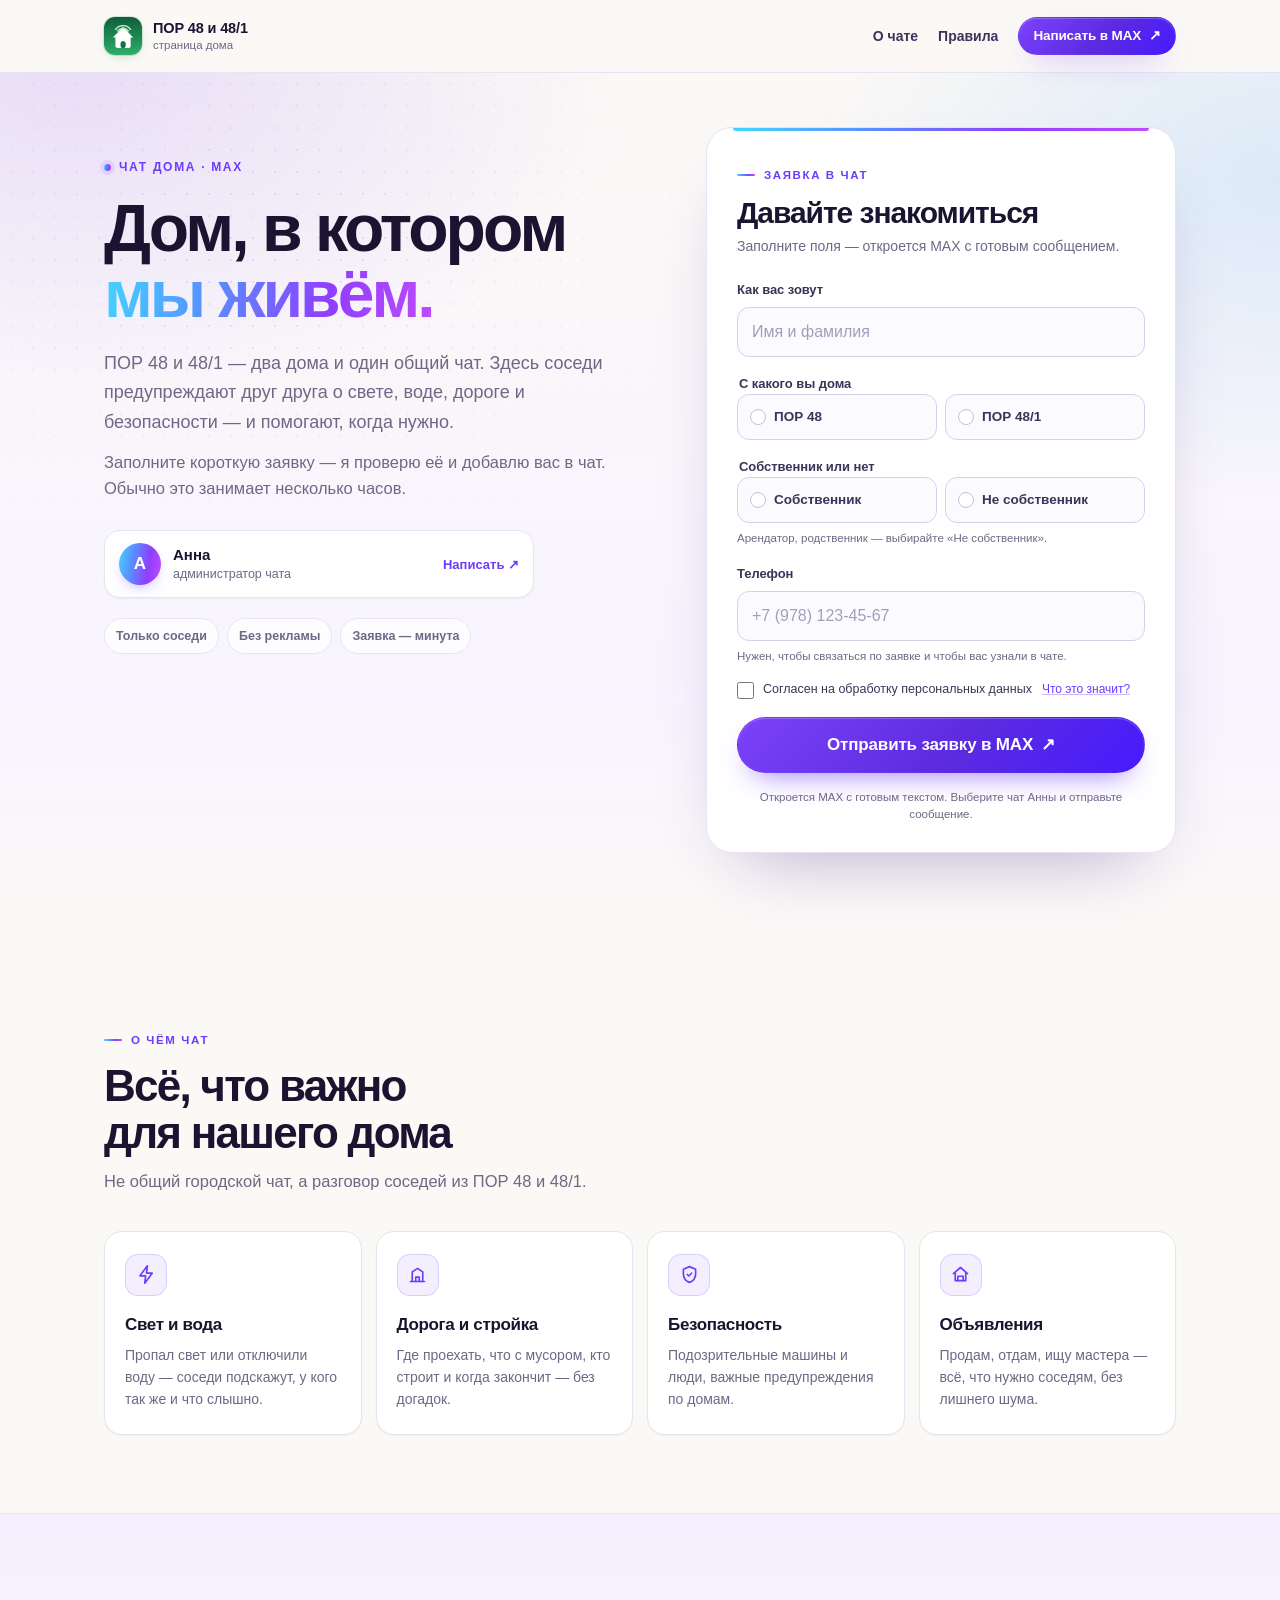
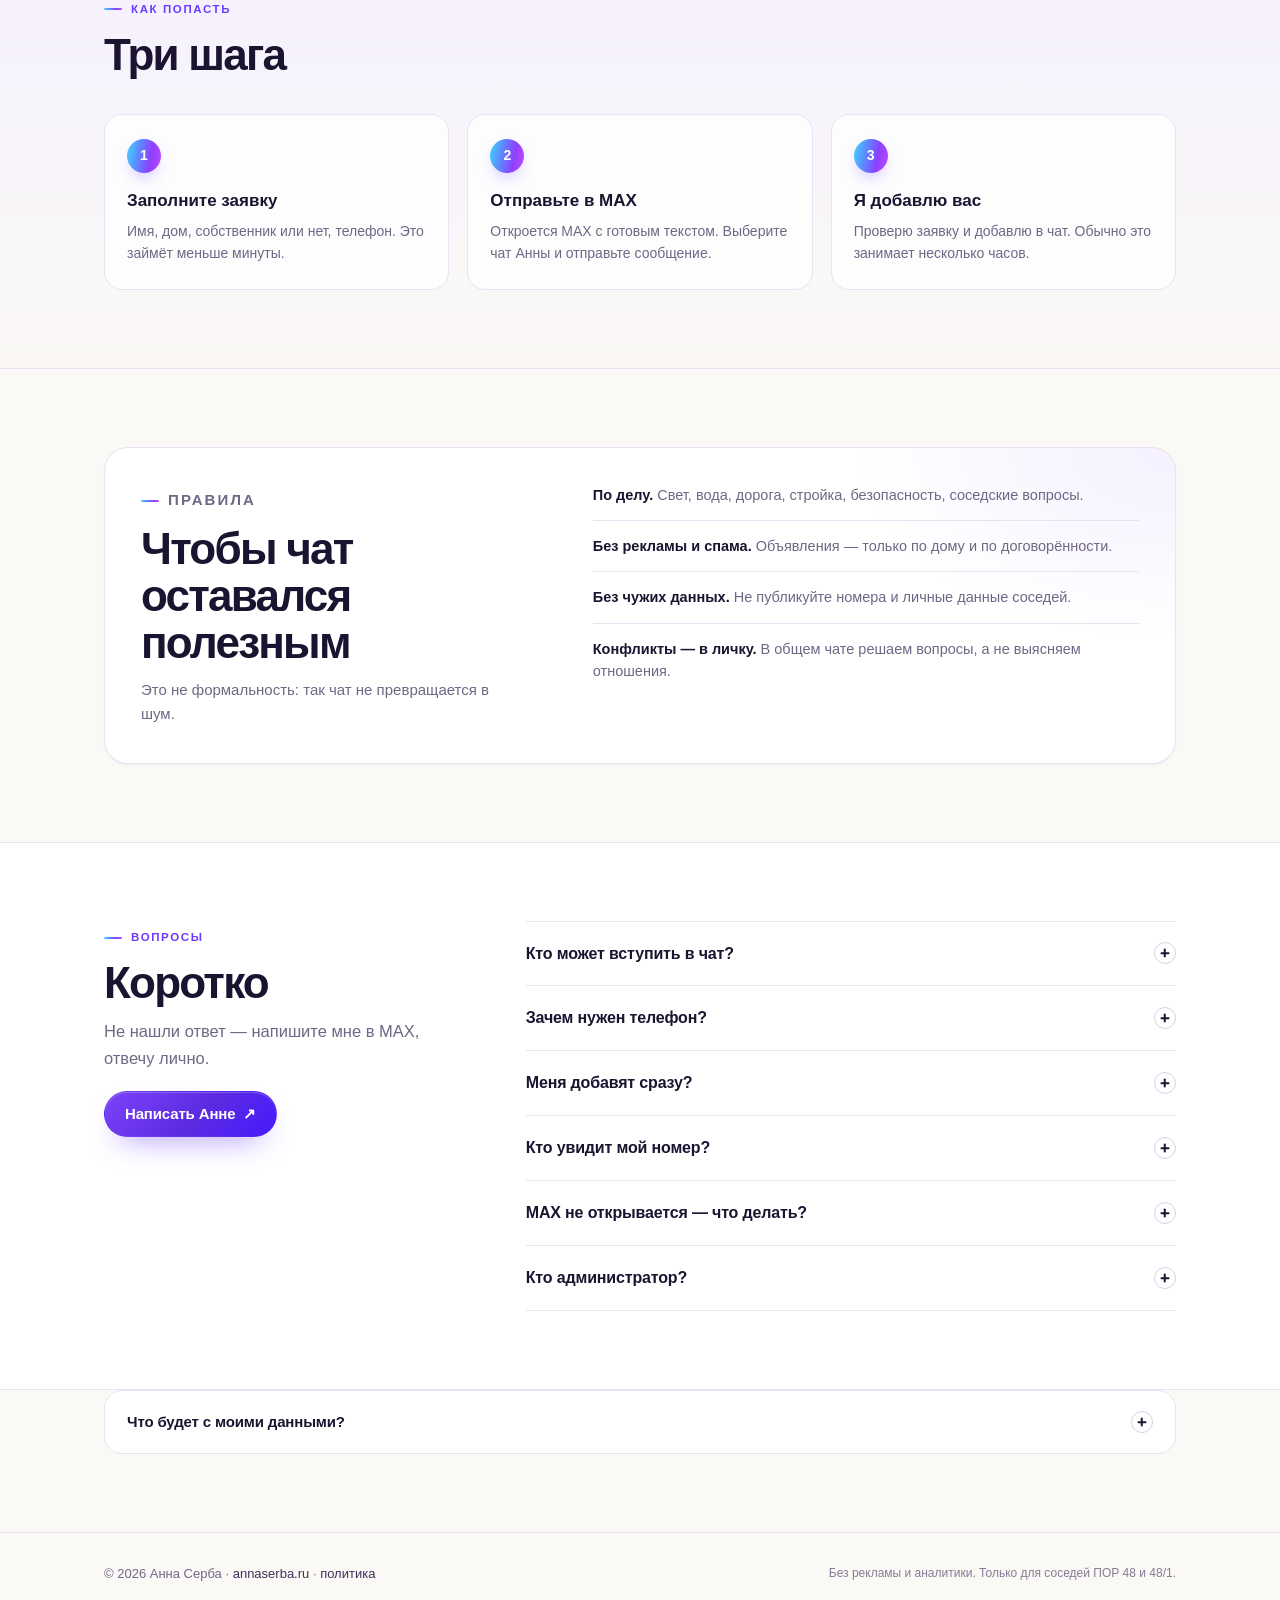
==== index.html @ a4c49b82 "Страница дома ПОР 48 и 48/1: заявка в чат MAX" ====
<!DOCTYPE html>
<html lang="ru">
<head>
<meta charset="utf-8">
<meta name="viewport" content="width=device-width, initial-scale=1">
<title>ПОР 48 и 48/1 — чат дома в MAX</title>
<meta name="description" content="Страница дома ПОР 48 и 48/1: заявка на добавление в чат дома в MAX. Укажите дом, собственник или нет, имя и телефон — Анна добавит вас в чат.">
<meta name="robots" content="noindex, follow">
<meta name="theme-color" content="#fbf9f6">
<link rel="canonical" href="https://por48.annaserba.ru/">

<meta property="og:type" content="website">
<meta property="og:site_name" content="ПОР 48 и 48/1">
<meta property="og:locale" content="ru_RU">
<meta property="og:title" content="ПОР 48 и 48/1 — чат дома в MAX">
<meta property="og:description" content="Два дома, один чат. Заполните короткую заявку — и Анна добавит вас в чат дома в MAX.">
<meta property="og:url" content="https://por48.annaserba.ru/">
<meta property="og:image" content="https://por48.annaserba.ru/og.jpg">
<meta property="og:image:width" content="1200">
<meta property="og:image:height" content="630">
<meta name="twitter:card" content="summary_large_image">
<meta name="twitter:title" content="ПОР 48 и 48/1 — чат дома в MAX">
<meta name="twitter:description" content="Два дома, один чат. Заполните короткую заявку — и Анна добавит вас в чат дома в MAX.">
<meta name="twitter:image" content="https://por48.annaserba.ru/og.jpg">

<link rel="icon" href="favicon.svg" type="image/svg+xml">
<link rel="apple-touch-icon" href="avatar.jpg">
<link rel="stylesheet" href="styles.css">
<script src="config.js"></script>
</head>
<body>

<a class="skip" href="#join">Перейти к заявке</a>

<header class="top">
  <div class="shell top__in">
    <a class="brand" href="./" aria-label="ПОР 48 и 48/1 — на главную страницу дома">
      <img class="brand__img" src="avatar.jpg" alt="" width="38" height="38">
      <span class="brand__text">
        <b>ПОР 48 и 48/1</b>
        <small>страница дома</small>
      </span>
    </a>
    <div class="top__actions">
      <a class="top__link" href="#about">О чате</a>
      <a class="top__link" href="#rules">Правила</a>
      <a class="btn btn--grad btn--sm" data-max href="https://max.ru/u/f9LHodD0cOIubP-rKRIp_5v0es8kxPV0D4qFwUFOSbvSWe2Kp9kLizIqd-Y" target="_blank" rel="noopener">Написать в MAX <span aria-hidden="true">↗</span></a>
    </div>
  </div>
</header>

<main>

  <section class="hero">
    <div class="shell hero__grid">
      <div class="hero__copy">
        <p class="eyebrow"><span class="dot"></span> Чат дома · MAX</p>
        <h1>Дом, в котором<br><em>мы живём.</em></h1>
        <p class="lead">ПОР 48 и 48/1 — два дома и один общий чат. Здесь соседи предупреждают друг друга о свете, воде, дороге и безопасности — и помогают, когда нужно.</p>
        <p class="lead lead--small">Заполните короткую заявку — я проверю её и добавлю вас в чат. Обычно это занимает несколько часов.</p>

        <div class="person">
          <span class="person__ava" aria-hidden="true">А</span>
          <span class="person__text">
            <b>Анна</b>
            <span>администратор чата</span>
          </span>
          <a class="person__link" data-max href="https://max.ru/u/f9LHodD0cOIubP-rKRIp_5v0es8kxPV0D4qFwUFOSbvSWe2Kp9kLizIqd-Y" target="_blank" rel="noopener">Написать <span aria-hidden="true">↗</span></a>
        </div>

        <ul class="trust" aria-label="Коротко о чате">
          <li>Только соседи</li>
          <li>Без рекламы</li>
          <li>Заявка — минута</li>
        </ul>

        <a class="btn btn--grad hero__cta" href="#join">Заполнить заявку <span aria-hidden="true">↓</span></a>
      </div>

      <div class="hero__form">
        <div class="form-card">
          <div data-form-view>
          <div class="form-card__head">
            <p class="kicker">Заявка в чат</p>
            <h2>Давайте знакомиться</h2>
            <p class="form-card__lead">Заполните поля — откроется MAX с готовым сообщением.</p>
          </div>

          <form class="form" id="join" novalidate>
            <div class="field" data-field="name">
              <label class="field__label" for="name">Как вас зовут</label>
              <input class="input" id="name" name="name" type="text" autocomplete="name" placeholder="Имя и фамилия" aria-describedby="name-error">
              <p class="field__error" id="name-error" data-error="name" aria-live="polite"></p>
            </div>

            <fieldset class="field" data-field="house">
              <legend class="field__label">С какого вы дома</legend>
              <div class="choices">
                <label class="choice">
                  <input type="radio" name="house" value="ПОР 48">
                  <span class="choice__dot" aria-hidden="true"></span>
                  <span>ПОР 48</span>
                </label>
                <label class="choice">
                  <input type="radio" name="house" value="ПОР 48/1">
                  <span class="choice__dot" aria-hidden="true"></span>
                  <span>ПОР 48/1</span>
                </label>
              </div>
              <p class="field__error" data-error="house" aria-live="polite"></p>
            </fieldset>

            <fieldset class="field" data-field="status">
              <legend class="field__label">Собственник или нет</legend>
              <div class="choices">
                <label class="choice">
                  <input type="radio" name="status" value="Собственник">
                  <span class="choice__dot" aria-hidden="true"></span>
                  <span>Собственник</span>
                </label>
                <label class="choice">
                  <input type="radio" name="status" value="Не собственник">
                  <span class="choice__dot" aria-hidden="true"></span>
                  <span>Не собственник</span>
                </label>
              </div>
              <p class="field__hint">Арендатор, родственник — выбирайте «Не собственник».</p>
              <p class="field__error" data-error="status" aria-live="polite"></p>
            </fieldset>

            <div class="field" data-field="phone">
              <label class="field__label" for="phone">Телефон</label>
              <input class="input" id="phone" name="phone" type="tel" inputmode="tel" autocomplete="tel" placeholder="+7 (978) 123-45-67" aria-describedby="phone-error">
              <p class="field__hint">Нужен, чтобы связаться по заявке и чтобы вас узнали в чате.</p>
              <p class="field__error" id="phone-error" data-error="phone" aria-live="polite"></p>
            </div>

            <div class="consent" data-field="consent">
              <label class="consent__check">
                <input type="checkbox" name="consent">
                <span>Согласен на обработку персональных данных</span>
              </label>
              <a class="consent__link" href="#privacy" data-privacy>Что это значит?</a>
              <p class="field__error" data-error="consent" aria-live="polite"></p>
            </div>

            <button class="btn btn--grad btn--block btn--xl" type="submit">Отправить заявку в MAX <span aria-hidden="true">↗</span></button>
            <p class="form__note">Откроется MAX с готовым текстом. Выберите чат Анны и отправьте сообщение.</p>
            <noscript>
              <p class="form__note">Для отправки заявки нужен JavaScript. Напишите Анне напрямую в MAX — ссылка в шапке страницы.</p>
            </noscript>
          </form>
          </div>

          <div class="success" data-success hidden role="status" aria-live="polite">
            <span class="success__icon" aria-hidden="true">
              <svg viewBox="0 0 24 24" fill="none" stroke="currentColor" stroke-width="2.4" stroke-linecap="round" stroke-linejoin="round"><path d="M20 6 9 17l-5-5"/></svg>
            </span>
            <h2 tabindex="-1" data-success-title>Заявка готова</h2>
            <p data-success-lead>MAX открывается в новой вкладке. Выберите чат Анны и отправьте сообщение. Если вкладка не открылась — нажмите кнопку ниже.</p>
            <div class="success__actions">
              <a class="btn btn--grad" data-share-link href="#" target="_blank" rel="noopener">Открыть MAX</a>
              <a class="btn btn--ghost" data-max href="https://max.ru/u/f9LHodD0cOIubP-rKRIp_5v0es8kxPV0D4qFwUFOSbvSWe2Kp9kLizIqd-Y" target="_blank" rel="noopener">Чат Анны</a>
              <button class="btn btn--ghost" type="button" data-copy>Скопировать текст</button>
            </div>
            <pre class="success__message" data-message></pre>
            <button class="link" type="button" data-edit>Изменить данные</button>
          </div>
        </div>
      </div>
    </div>
  </section>

  <section class="section" id="about">
    <div class="shell">
      <div class="sec-head">
        <p class="kicker">О чём чат</p>
        <h2>Всё, что важно<br>для нашего дома</h2>
        <p class="sec-head__lead">Не общий городской чат, а разговор соседей из ПОР 48 и 48/1.</p>
      </div>

      <div class="grid4">
        <article class="card">
          <span class="card__ico" aria-hidden="true">
            <svg viewBox="0 0 24 24" fill="none" stroke="currentColor" stroke-width="1.9" stroke-linecap="round" stroke-linejoin="round"><path d="M13 2 4.5 13.5H11L10 22l8.5-11.5H12L13 2z"/></svg>
          </span>
          <h3>Свет и вода</h3>
          <p>Пропал свет или отключили воду — соседи подскажут, у кого так же и что слышно.</p>
        </article>

        <article class="card">
          <span class="card__ico" aria-hidden="true">
            <svg viewBox="0 0 24 24" fill="none" stroke="currentColor" stroke-width="1.9" stroke-linecap="round" stroke-linejoin="round"><path d="M4 20h16"/><path d="M6 20V9l6-4 6 4v11"/><path d="M10 20v-5h4v5"/></svg>
          </span>
          <h3>Дорога и стройка</h3>
          <p>Где проехать, что с мусором, кто строит и когда закончит — без догадок.</p>
        </article>

        <article class="card">
          <span class="card__ico" aria-hidden="true">
            <svg viewBox="0 0 24 24" fill="none" stroke="currentColor" stroke-width="1.9" stroke-linecap="round" stroke-linejoin="round"><path d="M12 3 5 6v5c0 4.4 3 8.4 7 10 4-1.6 7-5.6 7-10V6l-7-3z"/><path d="m9.5 12 1.7 1.7 3.3-3.4"/></svg>
          </span>
          <h3>Безопасность</h3>
          <p>Подозрительные машины и люди, важные предупреждения по домам.</p>
        </article>

        <article class="card">
          <span class="card__ico" aria-hidden="true">
            <svg viewBox="0 0 24 24" fill="none" stroke="currentColor" stroke-width="1.9" stroke-linecap="round" stroke-linejoin="round"><path d="M4 11 12 4l8 7"/><path d="M6 10v9h12v-9"/><path d="M9 19v-5h6v5"/></svg>
          </span>
          <h3>Объявления</h3>
          <p>Продам, отдам, ищу мастера — всё, что нужно соседям, без лишнего шума.</p>
        </article>
      </div>
    </div>
  </section>

  <section class="section section--steps">
    <div class="shell">
      <div class="sec-head">
        <p class="kicker">Как попасть</p>
        <h2>Три шага</h2>
      </div>
      <ol class="steps">
        <li>
          <span class="steps__num">1</span>
          <h3>Заполните заявку</h3>
          <p>Имя, дом, собственник или нет, телефон. Это займёт меньше минуты.</p>
        </li>
        <li>
          <span class="steps__num">2</span>
          <h3>Отправьте в MAX</h3>
          <p>Откроется MAX с готовым текстом. Выберите чат Анны и отправьте сообщение.</p>
        </li>
        <li>
          <span class="steps__num">3</span>
          <h3>Я добавлю вас</h3>
          <p>Проверю заявку и добавлю в чат. Обычно это занимает несколько часов.</p>
        </li>
      </ol>
    </div>
  </section>

  <section class="section" id="rules">
    <div class="shell">
      <div class="rules">
        <div class="rules__head">
          <p class="kicker">Правила</p>
          <h2>Чтобы чат<br>оставался полезным</h2>
          <p>Это не формальность: так чат не превращается в шум.</p>
        </div>
        <ul class="rules__list">
          <li><b>По делу.</b> Свет, вода, дорога, стройка, безопасность, соседские вопросы.</li>
          <li><b>Без рекламы и спама.</b> Объявления — только по дому и по договорённости.</li>
          <li><b>Без чужих данных.</b> Не публикуйте номера и личные данные соседей.</li>
          <li><b>Конфликты — в личку.</b> В общем чате решаем вопросы, а не выясняем отношения.</li>
        </ul>
      </div>
    </div>
  </section>

  <section class="section section--faq">
    <div class="shell faq">
      <div class="faq__head">
        <p class="kicker">Вопросы</p>
        <h2>Коротко</h2>
        <p class="sec-head__lead">Не нашли ответ — напишите мне в MAX, отвечу лично.</p>
        <a class="btn btn--grad" data-max href="https://max.ru/u/f9LHodD0cOIubP-rKRIp_5v0es8kxPV0D4qFwUFOSbvSWe2Kp9kLizIqd-Y" target="_blank" rel="noopener">Написать Анне <span aria-hidden="true">↗</span></a>
      </div>

      <div class="faq__list">
        <details>
          <summary>Кто может вступить в чат?<span class="faq__plus" aria-hidden="true"></span></summary>
          <p>Собственники и те, кто живёт в доме: арендаторы, родственники. Главное — быть соседом из ПОР 48 или 48/1.</p>
        </details>
        <details>
          <summary>Зачем нужен телефон?<span class="faq__plus" aria-hidden="true"></span></summary>
          <p>Чтобы связаться по заявке и чтобы вас узнали в чате. Номер вижу только я, в чат он не публикуется.</p>
        </details>
        <details>
          <summary>Меня добавят сразу?<span class="faq__plus" aria-hidden="true"></span></summary>
          <p>Нет, я проверяю заявки вручную, чтобы в чате были только соседи. Обычно это занимает несколько часов, иногда — до дня.</p>
        </details>
        <details>
          <summary>Кто увидит мой номер?<span class="faq__plus" aria-hidden="true"></span></summary>
          <p>Только я. В чате номер не публикуется, третьим лицам не передаю. Сайт ничего не сохраняет: сообщение уходит из вашего MAX. Подробнее — <a href="privacy.html">в политике обработки данных</a>.</p>
        </details>
        <details>
          <summary>MAX не открывается — что делать?<span class="faq__plus" aria-hidden="true"></span></summary>
          <p>Напишите мне напрямую по ссылке <a data-max href="https://max.ru/u/f9LHodD0cOIubP-rKRIp_5v0es8kxPV0D4qFwUFOSbvSWe2Kp9kLizIqd-Y" target="_blank" rel="noopener">max.ru/u/…</a> или установите MAX и попробуйте снова.</p>
        </details>
        <details>
          <summary>Кто администратор?<span class="faq__plus" aria-hidden="true"></span></summary>
          <p>Анна. Я живу в ПОР 48/1 и веду чат дома. Связаться — <a data-max href="https://max.ru/u/f9LHodD0cOIubP-rKRIp_5v0es8kxPV0D4qFwUFOSbvSWe2Kp9kLizIqd-Y" target="_blank" rel="noopener">в MAX</a>.</p>
        </details>
      </div>
    </div>
  </section>

  <section class="section section--privacy">
    <div class="shell">
      <details class="privacy" id="privacy">
        <summary>Что будет с моими данными?<span class="faq__plus" aria-hidden="true"></span></summary>
        <div class="privacy__body">
          <p>Имя, дом и телефон вижу только я, Анна. Они нужны, чтобы добавить вас в чат дома и связаться по заявке. Я не публикую номер в чате и не передаю его третьим лицам.</p>
          <p>Сайт не хранит данные: сообщение формируется в вашем браузере и уходит из вашего MAX. Удалить данные — напишите мне в MAX. Полная информация — <a href="privacy.html">в политике обработки данных</a>.</p>
        </div>
      </details>
    </div>
  </section>

</main>

<footer class="footer">
  <div class="shell footer__in">
    <p>© <span data-year>2026</span> Анна Серба · <a href="https://annaserba.ru/">annaserba.ru</a> · <a href="privacy.html">политика</a></p>
    <p class="footer__muted">Без рекламы и аналитики. Только для соседей ПОР 48 и 48/1.</p>
  </div>
</footer>

<div class="toast" role="status" aria-live="polite" data-toast></div>

<script src="app.js"></script>
</body>
</html>
---- styles.css ----
/* Страница дома ПОР 48 и 48/1 — por48.annaserba.ru */

:root {
  --bg: #fbf9f6;
  --bg-2: #f7f3ff;
  --paper: #ffffff;
  --ink: #1b1430;
  --ink-2: #3d3358;
  --muted: #6f6785;
  --line: #e8e2f2;
  --line-strong: #d8cfea;
  --violet: #6c3bff;
  --violet-deep: #5b2be0;
  --blue: #007aff;
  --cyan: #43d6ff;
  --green: #146c47;
  --red: #d63c5e;
  --grad: linear-gradient(100deg, #43d6ff 0%, #5a8cff 34%, #8f3fff 68%, #c04bff 100%);
  --grad-btn: linear-gradient(135deg, #7c42fa 0%, #5b2be0 55%, #471aff 100%);
  --shadow-sm: 0 1px 2px rgba(35, 20, 70, .05);
  --shadow-md: 0 34px 70px -38px rgba(48, 22, 110, .38);
  --shell: 1120px;
  --r: 18px;
  color-scheme: light;
}

* { box-sizing: border-box; }

[hidden] { display: none !important; }

html { scroll-behavior: smooth; }

body {
  margin: 0;
  background:
    radial-gradient(1000px 600px at 100% 0%, rgba(124, 66, 250, .06), transparent 60%),
    var(--bg);
  color: var(--ink);
  font: 16px/1.62 -apple-system, BlinkMacSystemFont, "Segoe UI", Roboto, "Helvetica Neue", Arial, sans-serif;
  -webkit-font-smoothing: antialiased;
  text-rendering: optimizeLegibility;
}

img { max-width: 100%; display: block; }

a { color: var(--violet); text-decoration: none; }
a:hover { text-decoration: underline; }

button { font: inherit; }

h1, h2, h3, p { margin: 0; }

::selection { background: rgba(124, 66, 250, .18); }

.shell {
  width: 100%;
  max-width: var(--shell);
  margin: 0 auto;
  padding: 0 24px;
}

.skip {
  position: absolute;
  left: 16px;
  top: -60px;
  z-index: 100;
  padding: 10px 16px;
  border: 1px solid var(--line);
  border-radius: 10px;
  background: var(--paper);
  color: var(--ink);
  font-weight: 600;
  box-shadow: var(--shadow-md);
}
.skip:focus { top: 16px; }

/* ---------- Кнопки ---------- */

.btn {
  display: inline-flex;
  align-items: center;
  justify-content: center;
  gap: 8px;
  min-height: 46px;
  padding: 11px 20px;
  border: 1px solid transparent;
  border-radius: 999px;
  font-size: 15px;
  font-weight: 650;
  line-height: 1.2;
  letter-spacing: -.01em;
  text-decoration: none;
  cursor: pointer;
  transition: background .16s ease, border-color .16s ease, color .16s ease, transform .16s ease, box-shadow .16s ease, filter .16s ease;
}
.btn:hover { text-decoration: none; transform: translateY(-1px); }
.btn:active { transform: translateY(0); }

.btn--grad {
  background: var(--grad-btn);
  border-color: transparent;
  color: #fff;
  box-shadow: 0 14px 30px -16px rgba(108, 59, 255, .85), inset 0 1px 0 rgba(255, 255, 255, .22);
}
.btn--grad:hover { filter: brightness(1.07); box-shadow: 0 18px 38px -16px rgba(108, 59, 255, .95), inset 0 1px 0 rgba(255, 255, 255, .25); }

.btn--ghost {
  background: var(--paper);
  border-color: var(--line-strong);
  color: var(--ink);
}
.btn--ghost:hover { border-color: var(--violet); color: var(--violet); }

.btn--sm { min-height: 38px; padding: 8px 14px; font-size: 13.5px; }
.btn--xl { min-height: 56px; padding: 16px 24px; font-size: 17px; }
.btn--block { width: 100%; }

.btn:focus-visible,
.choice:focus-within,
summary:focus-visible,
input:focus-visible,
a:focus-visible {
  outline: 3px solid rgba(108, 59, 255, .28);
  outline-offset: 2px;
}

/* ---------- Шапка ---------- */

.top {
  position: sticky;
  top: 0;
  z-index: 50;
  border-bottom: 1px solid var(--line);
  background: rgba(251, 249, 246, .88);
  backdrop-filter: blur(14px);
}

.top__in {
  display: flex;
  align-items: center;
  justify-content: space-between;
  gap: 20px;
  min-height: 72px;
}

.brand {
  display: inline-flex;
  align-items: center;
  gap: 11px;
  color: var(--ink);
  text-decoration: none;
  flex: 0 0 auto;
}
.brand:hover { text-decoration: none; }
.brand__img {
  width: 38px;
  height: 38px;
  border-radius: 11px;
  box-shadow: 0 0 0 1px rgba(20, 108, 71, .14), 0 4px 14px -6px rgba(20, 108, 71, .35);
}
.brand__text { display: flex; flex-direction: column; line-height: 1.15; }
.brand__text b { font-size: 14.5px; letter-spacing: -.01em; }
.brand__text small { color: var(--muted); font-size: 11.5px; margin-top: 3px; }

.top__actions { display: flex; align-items: center; gap: 20px; }
.top__link {
  color: var(--ink-2);
  font-size: 14px;
  font-weight: 550;
  text-decoration: none;
}
.top__link:hover { color: var(--violet); text-decoration: none; }

/* ---------- Герой ---------- */

.hero {
  position: relative;
  overflow: hidden;
  padding: 54px 0 92px;
  background:
    radial-gradient(900px 520px at 6% 0%, rgba(124, 66, 250, .15), transparent 62%),
    radial-gradient(760px 520px at 100% 12%, rgba(0, 122, 255, .12), transparent 62%),
    linear-gradient(180deg, #fbf9f6 0%, #f8f4ff 72%, #fbf9f6 100%);
}

.hero::before {
  content: "";
  position: absolute;
  inset: 0;
  background-image: radial-gradient(rgba(108, 59, 255, .13) 1px, transparent 1px);
  background-size: 22px 22px;
  mask-image: radial-gradient(700px 480px at 20% 20%, #000, transparent 76%);
  pointer-events: none;
}

.hero__grid {
  position: relative;
  z-index: 1;
  display: grid;
  grid-template-columns: minmax(0, 1fr) 470px;
  gap: 64px;
  align-items: start;
}

.hero__copy { max-width: 610px; padding-top: 26px; }

.eyebrow {
  display: inline-flex;
  align-items: center;
  gap: 8px;
  margin: 0 0 18px;
  color: var(--violet);
  font-size: 12px;
  font-weight: 750;
  letter-spacing: .14em;
  text-transform: uppercase;
}
.dot {
  width: 7px;
  height: 7px;
  border-radius: 50%;
  background: var(--grad);
  box-shadow: 0 0 0 4px rgba(108, 59, 255, .1);
}

h1 {
  margin: 0;
  font-size: clamp(42px, 5.6vw, 66px);
  line-height: 1.0;
  font-weight: 800;
  letter-spacing: -.045em;
  color: var(--ink);
}
h1 em {
  font-style: normal;
  background: var(--grad);
  -webkit-background-clip: text;
  background-clip: text;
  color: transparent;
}

.lead {
  max-width: 560px;
  margin-top: 22px;
  color: var(--muted);
  font-size: 18px;
  line-height: 1.62;
}
.lead--small { margin-top: 12px; font-size: 16.5px; }

.person {
  display: flex;
  align-items: center;
  gap: 12px;
  max-width: 430px;
  margin-top: 28px;
  padding: 12px 14px;
  border: 1px solid var(--line);
  border-radius: 16px;
  background: var(--paper);
  box-shadow: var(--shadow-sm);
}
.person__ava {
  display: grid;
  place-items: center;
  flex: 0 0 auto;
  width: 42px;
  height: 42px;
  border-radius: 50%;
  background: var(--grad);
  color: #fff;
  font-size: 17px;
  font-weight: 750;
  box-shadow: 0 6px 16px -8px rgba(108, 59, 255, .7);
}
.person__text { display: flex; flex-direction: column; line-height: 1.25; min-width: 0; }
.person__text b { font-size: 15px; }
.person__text span { color: var(--muted); font-size: 12.5px; margin-top: 2px; }
.person__link { margin-left: auto; flex: 0 0 auto; font-size: 13px; font-weight: 650; color: var(--violet); }

.trust {
  display: flex;
  flex-wrap: wrap;
  gap: 8px;
  margin: 20px 0 0;
  padding: 0;
  list-style: none;
}
.trust li {
  padding: 7px 11px;
  border: 1px solid var(--line);
  border-radius: 999px;
  background: rgba(255, 255, 255, .7);
  color: var(--muted);
  font-size: 12.5px;
  font-weight: 550;
}
.hero__cta { display: none; margin-top: 18px; }
#join { scroll-margin-top: 94px; }
@media (max-width: 1060px) { .hero__cta { display: inline-flex; } }

/* ---------- Форма ---------- */

.form-card {
  position: relative;
  padding: 30px;
  border: 1px solid var(--line);
  border-radius: 26px;
  background: var(--paper);
  box-shadow: var(--shadow-md);
}
.form-card::before {
  content: "";
  position: absolute;
  top: 0;
  left: 26px;
  right: 26px;
  height: 3px;
  border-radius: 0 0 4px 4px;
  background: var(--grad);
}

.kicker {
  display: inline-flex;
  align-items: center;
  gap: 9px;
  margin: 0 0 12px;
  color: var(--violet);
  font-size: 11.5px;
  font-weight: 750;
  letter-spacing: .14em;
  text-transform: uppercase;
}
.kicker::before {
  content: "";
  width: 18px;
  height: 2px;
  border-radius: 2px;
  background: var(--grad);
}

.form-card__head h2 {
  margin: 0;
  font-size: 30px;
  line-height: 1.1;
  font-weight: 780;
  letter-spacing: -.035em;
}
.form-card__lead { margin-top: 7px; color: var(--muted); font-size: 14px; line-height: 1.5; }

.form { display: grid; gap: 16px; margin-top: 22px; }

.field { display: flex; flex-direction: column; gap: 7px; min-width: 0; }
fieldset.field { margin: 0; padding: 0; border: 0; }

.field__label {
  color: var(--ink-2);
  font-size: 13px;
  font-weight: 650;
  letter-spacing: -.005em;
}

.input {
  width: 100%;
  height: 50px;
  padding: 0 14px;
  border: 1px solid var(--line-strong);
  border-radius: 12px;
  background: #fbfaff;
  color: var(--ink);
  font: inherit;
  font-size: 16px;
  transition: border-color .15s ease, box-shadow .15s ease, background .15s ease;
}
.input::placeholder { color: #a69db9; }
.input:hover { border-color: #c9bde1; }
.input:focus {
  outline: none;
  border-color: var(--violet);
  background: #fff;
  box-shadow: 0 0 0 3px rgba(108, 59, 255, .12);
}

.choices { display: grid; grid-template-columns: 1fr 1fr; gap: 8px; }

.choice {
  position: relative;
  display: flex;
  align-items: center;
  gap: 8px;
  min-height: 46px;
  padding: 10px 12px;
  border: 1px solid var(--line-strong);
  border-radius: 12px;
  background: #fbfaff;
  color: var(--ink-2);
  font-size: 13.5px;
  font-weight: 550;
  line-height: 1.25;
  cursor: pointer;
  transition: border-color .15s ease, background .15s ease, box-shadow .15s ease;
}
.choice:hover { border-color: #c9bde1; }
.choice input {
  position: absolute;
  width: 1px;
  height: 1px;
  margin: -1px;
  padding: 0;
  overflow: hidden;
  clip: rect(0 0 0 0);
  white-space: nowrap;
  border: 0;
}
.choice__dot {
  flex: 0 0 auto;
  width: 16px;
  height: 16px;
  border: 1.5px solid #c9bde1;
  border-radius: 50%;
  background: #fff;
  transition: border-color .15s ease, background .15s ease, box-shadow .15s ease;
}
.choice:has(input:checked),
.choice.is-checked {
  border-color: var(--violet);
  background: #f4efff;
  color: var(--ink);
  box-shadow: 0 0 0 3px rgba(108, 59, 255, .08);
}
.choice:has(input:checked) .choice__dot,
.choice.is-checked .choice__dot {
  border-color: var(--violet);
  background: var(--violet);
  box-shadow: inset 0 0 0 3px #fff;
}

.field__hint { color: var(--muted); font-size: 11.5px; line-height: 1.4; }
.field__error {
  display: none;
  color: var(--red);
  font-size: 12px;
  line-height: 1.4;
}
.field.has-error .field__error { display: block; }
.field.has-error .input,
.field.has-error .choice { border-color: var(--red); }
.field.has-error .input:focus { box-shadow: 0 0 0 3px rgba(214, 60, 94, .12); }
.consent.has-error .field__error { display: block; }
.consent.has-error .consent__check { color: var(--red); }

.consent { display: flex; flex-wrap: wrap; align-items: center; gap: 6px 10px; }
.consent__check {
  display: inline-flex;
  align-items: flex-start;
  gap: 9px;
  color: var(--ink-2);
  font-size: 12.5px;
  line-height: 1.45;
  cursor: pointer;
}
.consent__check input {
  flex: 0 0 auto;
  width: 17px;
  height: 17px;
  margin: 2px 0 0;
  accent-color: var(--violet);
  cursor: pointer;
}
.consent__link { font-size: 12px; color: var(--violet); text-decoration: underline; text-decoration-color: rgba(108, 59, 255, .35); }
.consent .field__error { flex-basis: 100%; }

.form .btn--xl { margin-top: 2px; }
.form__note { color: var(--muted); font-size: 11.5px; line-height: 1.45; text-align: center; }

/* Успех */
.success { padding: 6px 0 2px; text-align: center; }
.success__icon {
  display: grid;
  place-items: center;
  width: 54px;
  height: 54px;
  margin: 0 auto 14px;
  border-radius: 50%;
  background: #e6f7ee;
  color: var(--green);
}
.success__icon svg { width: 25px; height: 25px; }
.success h2 { margin: 0; font-size: 26px; letter-spacing: -.03em; outline: none; }
.success > p { max-width: 380px; margin: 9px auto 0; color: var(--muted); font-size: 13.5px; line-height: 1.55; }
.success__actions { display: grid; gap: 8px; margin-top: 18px; }
.success__message {
  margin: 18px 0 0;
  padding: 14px;
  border: 1px solid var(--line);
  border-radius: 12px;
  background: #fbfaff;
  color: var(--ink-2);
  font: 12px/1.55 ui-monospace, SFMono-Regular, Menlo, Consolas, monospace;
  text-align: left;
  white-space: pre-wrap;
  word-break: break-word;
  max-height: 210px;
  overflow: auto;
}
.link {
  margin-top: 16px;
  padding: 0;
  border: 0;
  background: none;
  color: var(--violet);
  font: inherit;
  font-size: 13px;
  font-weight: 600;
  text-decoration: underline;
  text-decoration-color: rgba(108, 59, 255, .3);
  cursor: pointer;
}

/* ---------- Секции ---------- */

.section { padding: 78px 0; }

.sec-head { max-width: 700px; margin-bottom: 36px; }
.sec-head h2 { margin-bottom: 12px; }
.sec-head__lead { max-width: 560px; color: var(--muted); font-size: 16.5px; }

h2 {
  font-size: clamp(30px, 4vw, 44px);
  line-height: 1.07;
  font-weight: 780;
  letter-spacing: -.04em;
  color: var(--ink);
  text-wrap: balance;
}

.grid4 {
  display: grid;
  grid-template-columns: repeat(4, 1fr);
  gap: 14px;
}
.card {
  padding: 22px 20px 24px;
  border: 1px solid var(--line);
  border-radius: var(--r);
  background: var(--paper);
  box-shadow: var(--shadow-sm);
  transition: border-color .2s ease, transform .2s ease, box-shadow .2s ease;
}
.card:hover { border-color: #d2c5ec; transform: translateY(-2px); box-shadow: 0 18px 36px -24px rgba(48, 22, 110, .28); }
.card__ico {
  display: grid;
  place-items: center;
  width: 42px;
  height: 42px;
  margin-bottom: 15px;
  border: 1px solid rgba(108, 59, 255, .18);
  border-radius: 13px;
  background: #f4efff;
  color: var(--violet);
}
.card__ico svg { width: 21px; height: 21px; }
.card h3 { margin-bottom: 7px; font-size: 17px; font-weight: 700; letter-spacing: -.02em; }
.card p { color: var(--muted); font-size: 14px; line-height: 1.55; }

/* Шаги */
.section--steps {
  background: linear-gradient(180deg, #f5f0ff 0%, #fbf9f6 100%);
  border-top: 1px solid var(--line);
  border-bottom: 1px solid var(--line);
}
.steps {
  display: grid;
  grid-template-columns: repeat(3, 1fr);
  gap: 18px;
  margin: 0;
  padding: 0;
  list-style: none;
  counter-reset: step;
}
.steps li {
  padding: 24px 22px;
  border: 1px solid var(--line);
  border-radius: var(--r);
  background: rgba(255, 255, 255, .8);
}
.steps__num {
  display: grid;
  place-items: center;
  width: 34px;
  height: 34px;
  margin-bottom: 14px;
  border-radius: 50%;
  background: var(--grad);
  color: #fff;
  font-size: 14px;
  font-weight: 750;
  box-shadow: 0 8px 18px -8px rgba(108, 59, 255, .6);
}
.steps h3 { margin-bottom: 7px; font-size: 17px; }
.steps p { color: var(--muted); font-size: 14px; line-height: 1.55; }

/* Правила */
.rules {
  display: grid;
  grid-template-columns: .85fr 1.15fr;
  gap: 48px;
  padding: 36px;
  border: 1px solid var(--line);
  border-radius: 24px;
  background:
    radial-gradient(500px 300px at 100% 0%, rgba(124, 66, 250, .08), transparent 65%),
    var(--paper);
  box-shadow: var(--shadow-sm);
}
.rules__head h2 { margin-bottom: 12px; }
.rules__head > p { color: var(--muted); font-size: 15px; max-width: 360px; }
.rules__list { margin: 0; padding: 0; list-style: none; display: grid; gap: 0; align-content: start; }
.rules__list li {
  padding: 14px 0;
  border-bottom: 1px solid var(--line);
  color: var(--muted);
  font-size: 14.5px;
  line-height: 1.55;
}
.rules__list li:first-child { padding-top: 0; }
.rules__list li:last-child { border-bottom: 0; padding-bottom: 0; }
.rules__list b { color: var(--ink); font-weight: 650; }

/* FAQ */
.section--faq { background: var(--paper); border-top: 1px solid var(--line); border-bottom: 1px solid var(--line); }
.faq { display: grid; grid-template-columns: .72fr 1.28fr; gap: 56px; align-items: start; }
.faq__head { position: sticky; top: 100px; }
.faq__head h2 { margin-bottom: 12px; }
.faq__head .btn { margin-top: 20px; }
.faq__list { border-top: 1px solid var(--line); }
details { border-bottom: 1px solid var(--line); }
summary {
  display: flex;
  align-items: center;
  justify-content: space-between;
  gap: 20px;
  padding: 19px 0;
  font-size: 16px;
  font-weight: 650;
  letter-spacing: -.01em;
  color: var(--ink);
  cursor: pointer;
  list-style: none;
}
summary::-webkit-details-marker { display: none; }
summary:hover { color: var(--violet); }
.faq__plus {
  position: relative;
  flex: 0 0 auto;
  width: 22px;
  height: 22px;
  border: 1px solid var(--line-strong);
  border-radius: 50%;
  transition: transform .2s ease, background .2s ease, border-color .2s ease;
}
.faq__plus::before,
.faq__plus::after {
  content: "";
  position: absolute;
  left: 50%;
  top: 50%;
  width: 9px;
  height: 1.5px;
  border-radius: 2px;
  background: currentColor;
  transform: translate(-50%, -50%);
}
.faq__plus::after { transform: translate(-50%, -50%) rotate(90deg); }
details[open] .faq__plus {
  transform: rotate(45deg);
  border-color: var(--violet);
  background: #f4efff;
  color: var(--violet);
}
details p { max-width: 620px; padding: 0 0 19px; color: var(--muted); font-size: 14.5px; line-height: 1.62; }

/* Политика внизу */
.section--privacy { padding-top: 0; }
.privacy {
  border: 1px solid var(--line);
  border-radius: 18px;
  background: var(--paper);
  padding: 0 22px;
}
.privacy summary { font-size: 15px; }
.privacy__body { padding: 0 0 20px; }
.privacy__body p { color: var(--muted); font-size: 13.5px; line-height: 1.62; margin-bottom: 10px; }
.privacy__body p:last-child { margin-bottom: 0; }

/* Подвал */
.footer { padding: 30px 0 36px; border-top: 1px solid var(--line); background: var(--bg); }
.footer__in {
  display: flex;
  align-items: center;
  justify-content: space-between;
  gap: 16px;
  color: var(--muted);
  font-size: 13px;
}
.footer a { color: var(--ink-2); }
.footer__muted { font-size: 12px; opacity: .85; }

/* Тост */
.toast {
  position: fixed;
  left: 50%;
  bottom: 24px;
  z-index: 100;
  max-width: calc(100vw - 32px);
  padding: 11px 18px;
  border-radius: 999px;
  background: var(--ink);
  color: #fff;
  font-size: 13.5px;
  font-weight: 550;
  box-shadow: 0 18px 40px -18px rgba(27, 20, 48, .6);
  opacity: 0;
  pointer-events: none;
  transform: translate(-50%, 8px);
  transition: opacity .2s ease, transform .2s ease;
}
.toast.is-visible { opacity: 1; transform: translate(-50%, 0); }

/* ---------- Адаптив ---------- */

@media (max-width: 1060px) {
  .hero__grid { grid-template-columns: 1fr; gap: 40px; }
  .hero__copy { max-width: 680px; padding-top: 6px; }
  .hero__form { max-width: 560px; }
  .grid4 { grid-template-columns: 1fr 1fr; }
  .rules { grid-template-columns: 1fr; gap: 24px; }
  .faq { grid-template-columns: 1fr; gap: 28px; }
  .faq__head { position: static; }
}

@media (max-width: 760px) {
  .top__link { display: none; }
  .top__in { min-height: 64px; }
  .hero { padding: 36px 0 64px; }
  .section { padding: 60px 0; }
  .steps { grid-template-columns: 1fr; }
  .rules { padding: 26px 22px; }
  .footer__in { flex-direction: column; align-items: flex-start; gap: 5px; }
}

@media (max-width: 560px) {
  .shell { padding: 0 18px; }
  .brand__img { width: 34px; height: 34px; }
  .brand__text b { font-size: 13.5px; }
  .top .btn--sm { padding: 8px 12px; font-size: 12.5px; }
  h1 { font-size: clamp(40px, 11.5vw, 54px); }
  .lead { font-size: 16.5px; }
  .lead--small { font-size: 15.5px; }
  .person { max-width: none; }
  .person__link { font-size: 12.5px; }
  .form-card { padding: 22px 18px; border-radius: 22px; }
  .form-card::before { left: 18px; right: 18px; }
  .form-card__head h2 { font-size: 26px; }
  .grid4 { grid-template-columns: 1fr; }
  .section--privacy { padding-top: 0; }
  .footer { padding-bottom: 30px; }
}

@media (max-width: 480px) {
  .choices { grid-template-columns: 1fr; }
}

@media (prefers-reduced-motion: reduce) {
  html { scroll-behavior: auto; }
  *, *::before, *::after { animation-duration: .001ms !important; animation-iteration-count: 1 !important; transition-duration: .001ms !important; }
}

/* ---------- Страница политики ---------- */

.prose { max-width: 780px; padding-top: 56px; padding-bottom: 80px; }
.prose h1 { font-size: clamp(34px, 4.6vw, 48px); line-height: 1.05; margin-bottom: 10px; }
.prose .prose__meta { color: var(--muted); font-size: 13px; margin-bottom: 30px; }
.prose h2 { font-size: 22px; line-height: 1.2; letter-spacing: -.02em; margin: 30px 0 10px; }
.prose p, .prose li { color: var(--ink-2); font-size: 15.5px; line-height: 1.68; }
.prose p { margin-bottom: 12px; }
.prose ul { margin: 0 0 14px; padding-left: 20px; }
.prose li { margin-bottom: 7px; }
.prose__back { display: inline-block; margin-top: 30px; font-size: 14px; font-weight: 600; }
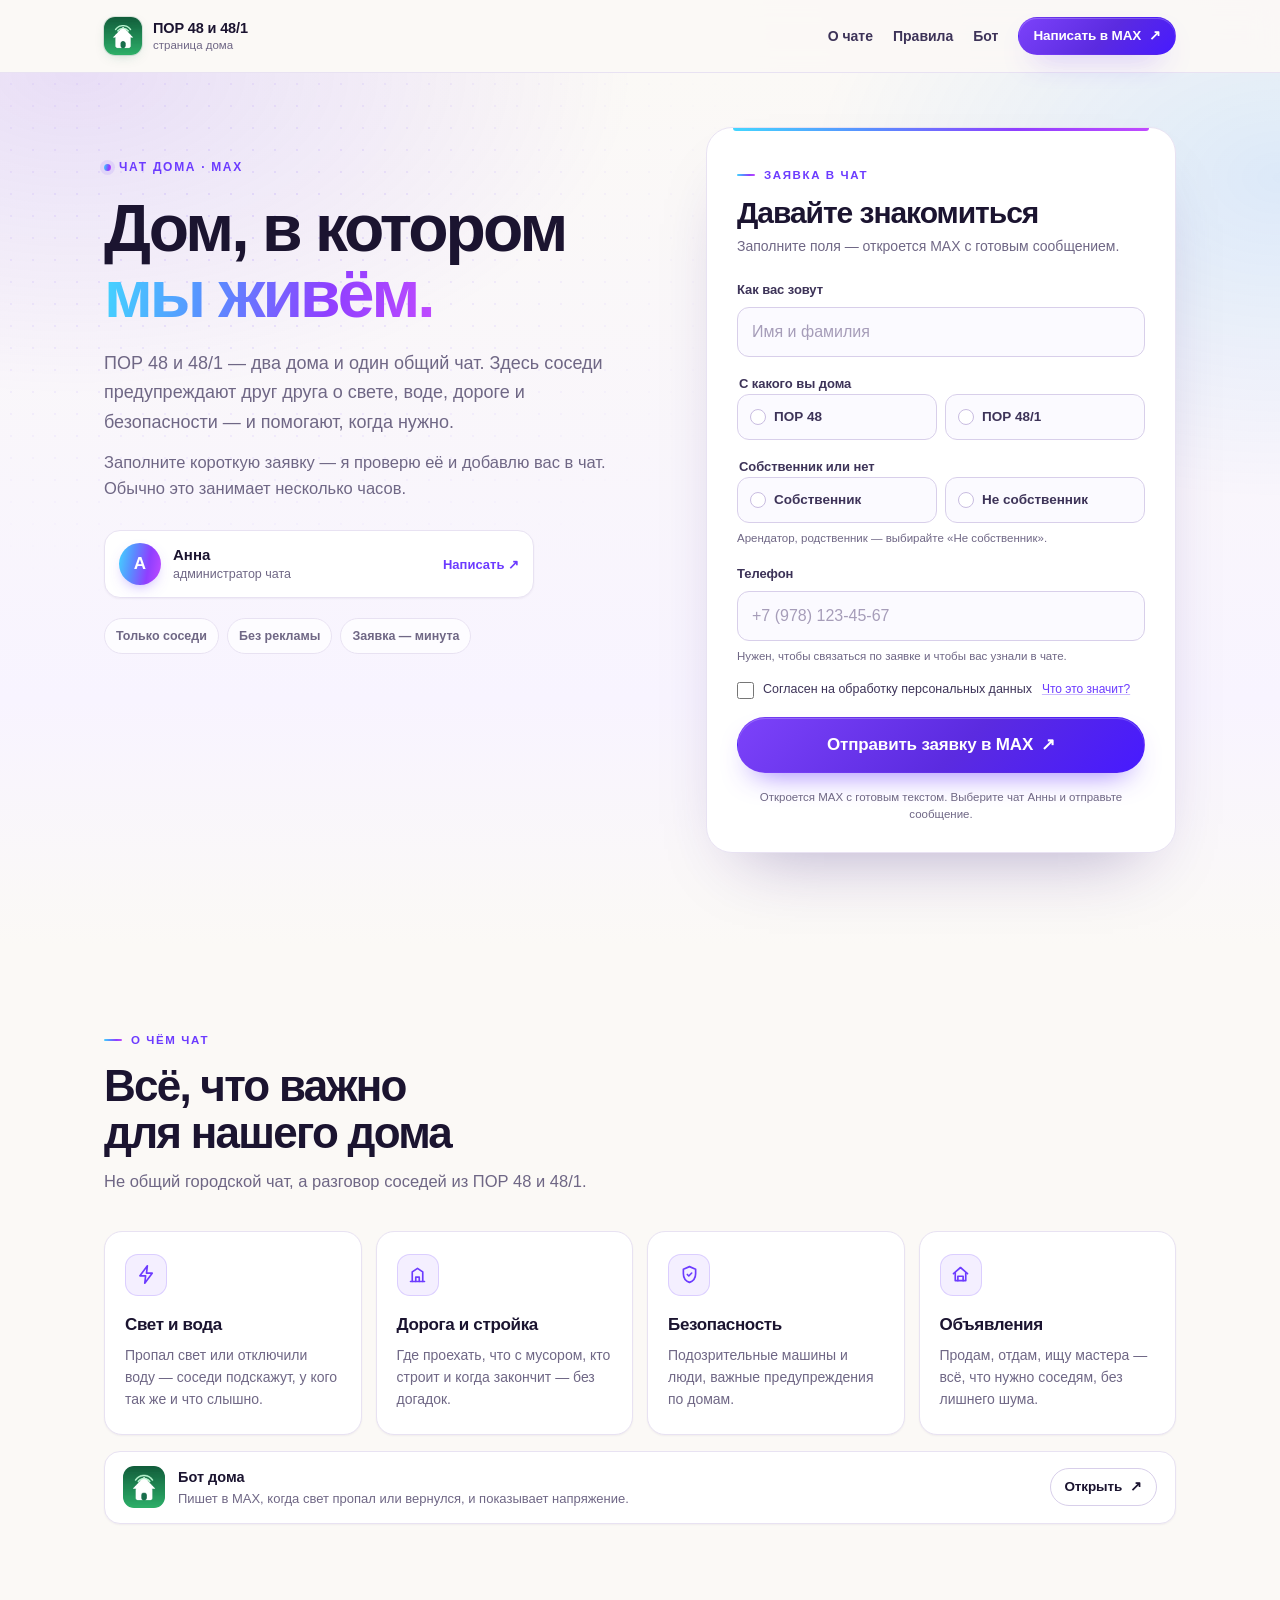
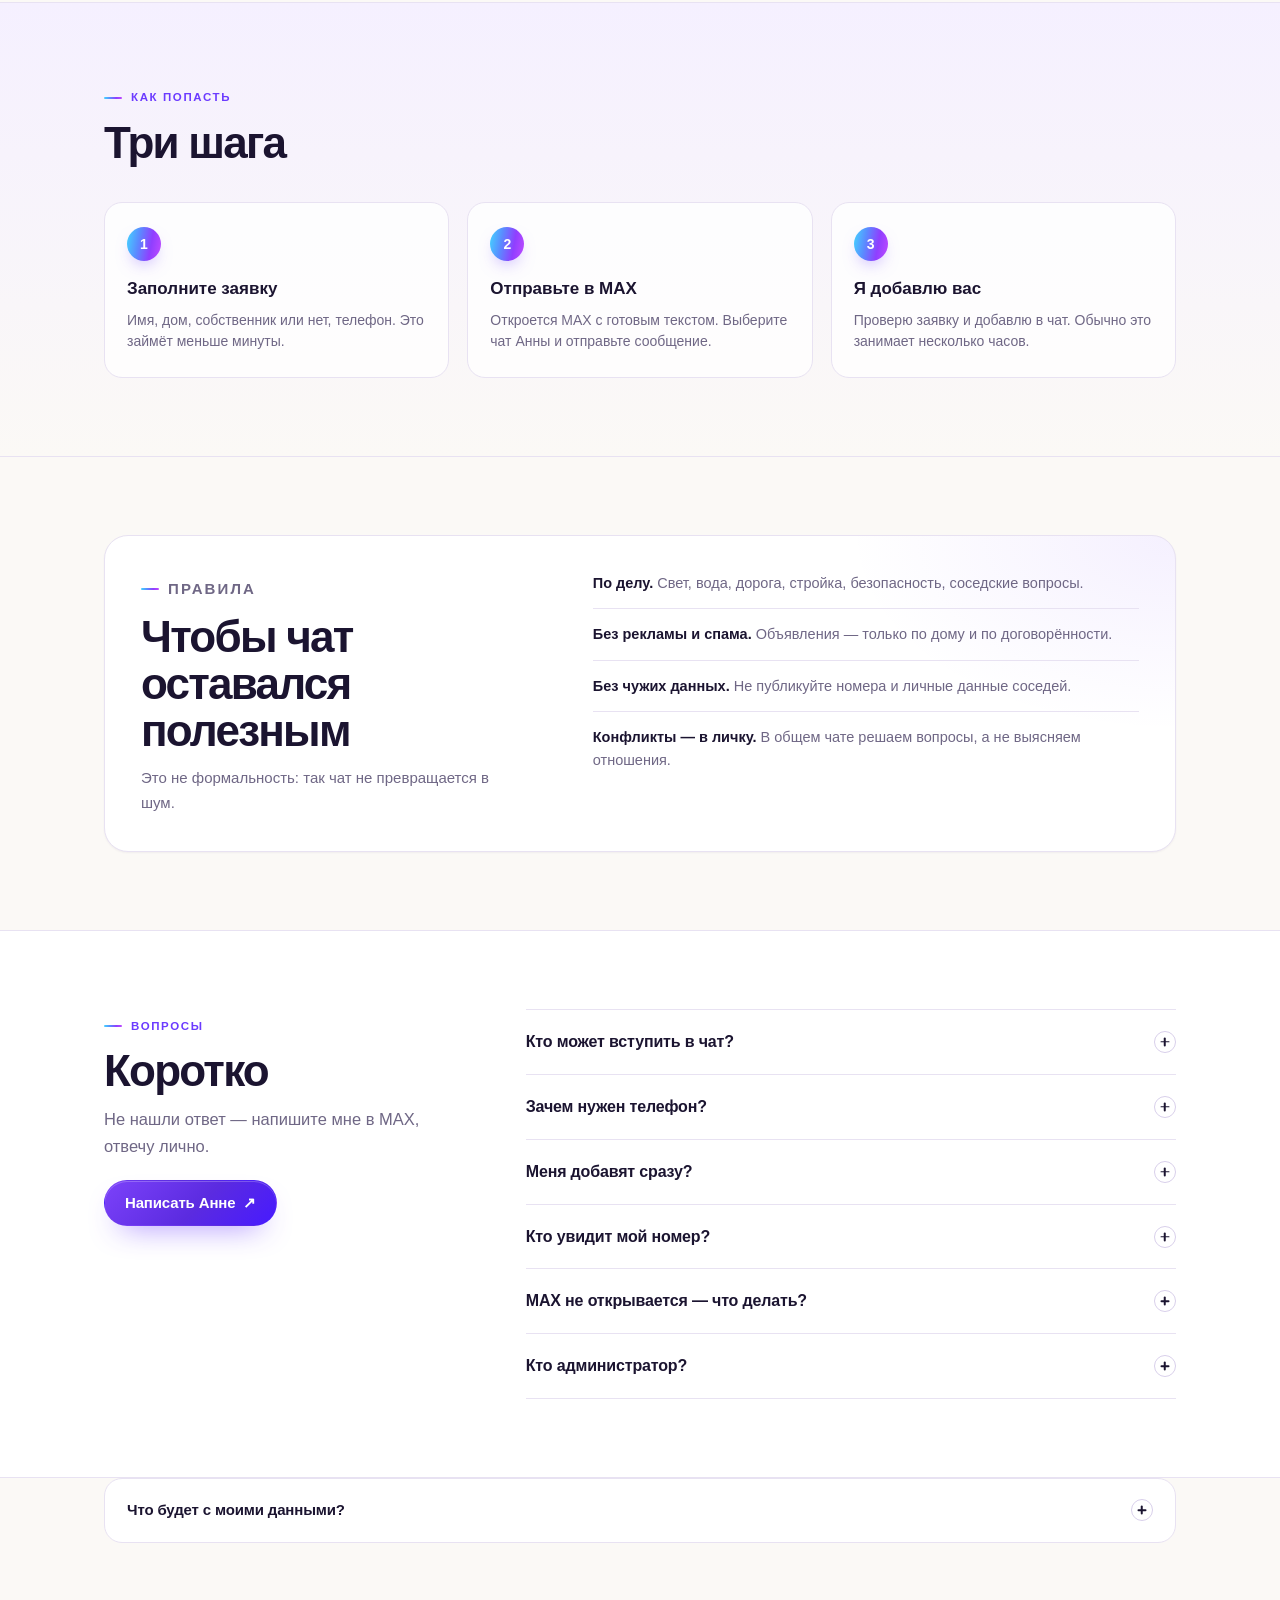
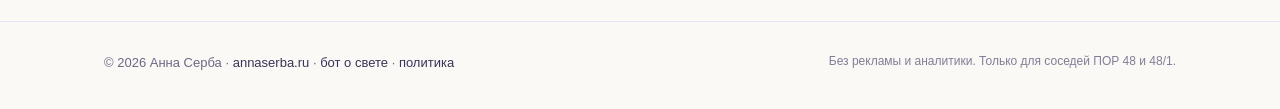
==== commit d5cf4a84: "Связь со страницей бота" ====
--- a/index.html
+++ b/index.html
@@ -44,6 +44,7 @@
     <div class="top__actions">
       <a class="top__link" href="#about">О чате</a>
       <a class="top__link" href="#rules">Правила</a>
+      <a class="top__link" data-botpage href="https://annaserba.ru/bot/">Бот</a>
       <a class="btn btn--grad btn--sm" data-max href="https://max.ru/u/f9LHodD0cOIubP-rKRIp_5v0es8kxPV0D4qFwUFOSbvSWe2Kp9kLizIqd-Y" target="_blank" rel="noopener">Написать в MAX <span aria-hidden="true">↗</span></a>
     </div>
   </div>
@@ -212,6 +213,15 @@
           <p>Продам, отдам, ищу мастера — всё, что нужно соседям, без лишнего шума.</p>
         </article>
       </div>
+
+      <div class="bot-banner">
+        <img src="avatar.jpg" alt="" width="42" height="42">
+        <span class="bot-banner__text">
+          <b>Бот дома</b>
+          <span>Пишет в MAX, когда свет пропал или вернулся, и показывает напряжение.</span>
+        </span>
+        <a class="btn btn--ghost btn--sm" data-botpage href="https://annaserba.ru/bot/">Открыть <span aria-hidden="true">↗</span></a>
+      </div>
     </div>
   </section>
 
@@ -313,7 +323,7 @@
 
 <footer class="footer">
   <div class="shell footer__in">
-    <p>© <span data-year>2026</span> Анна Серба · <a href="https://annaserba.ru/">annaserba.ru</a> · <a href="privacy.html">политика</a></p>
+    <p>© <span data-year>2026</span> Анна Серба · <a href="https://annaserba.ru/">annaserba.ru</a> · <a data-botpage href="https://annaserba.ru/bot/">бот о свете</a> · <a href="privacy.html">политика</a></p>
     <p class="footer__muted">Без рекламы и аналитики. Только для соседей ПОР 48 и 48/1.</p>
   </div>
 </footer>
--- a/styles.css
+++ b/styles.css
@@ -563,6 +563,23 @@
 .card h3 { margin-bottom: 7px; font-size: 17px; font-weight: 700; letter-spacing: -.02em; }
 .card p { color: var(--muted); font-size: 14px; line-height: 1.55; }
 
+.bot-banner {
+  display: flex;
+  align-items: center;
+  gap: 13px;
+  margin-top: 16px;
+  padding: 14px 18px;
+  border: 1px solid var(--line);
+  border-radius: 16px;
+  background: var(--paper);
+  box-shadow: var(--shadow-sm);
+}
+.bot-banner img { flex: 0 0 auto; width: 42px; height: 42px; border-radius: 11px; }
+.bot-banner__text { display: flex; flex-direction: column; min-width: 0; }
+.bot-banner__text b { color: var(--ink); font-size: 14.5px; }
+.bot-banner__text span { color: var(--muted); font-size: 13px; line-height: 1.45; }
+.bot-banner .btn { flex: 0 0 auto; margin-left: auto; }
+
 /* Шаги */
 .section--steps {
   background: linear-gradient(180deg, #f5f0ff 0%, #fbf9f6 100%);
@@ -764,6 +781,8 @@
   .form-card__head h2 { font-size: 26px; }
   .grid4 { grid-template-columns: 1fr; }
   .section--privacy { padding-top: 0; }
+  .bot-banner { flex-wrap: wrap; }
+  .bot-banner .btn { width: 100%; margin-left: 0; }
   .footer { padding-bottom: 30px; }
 }
 
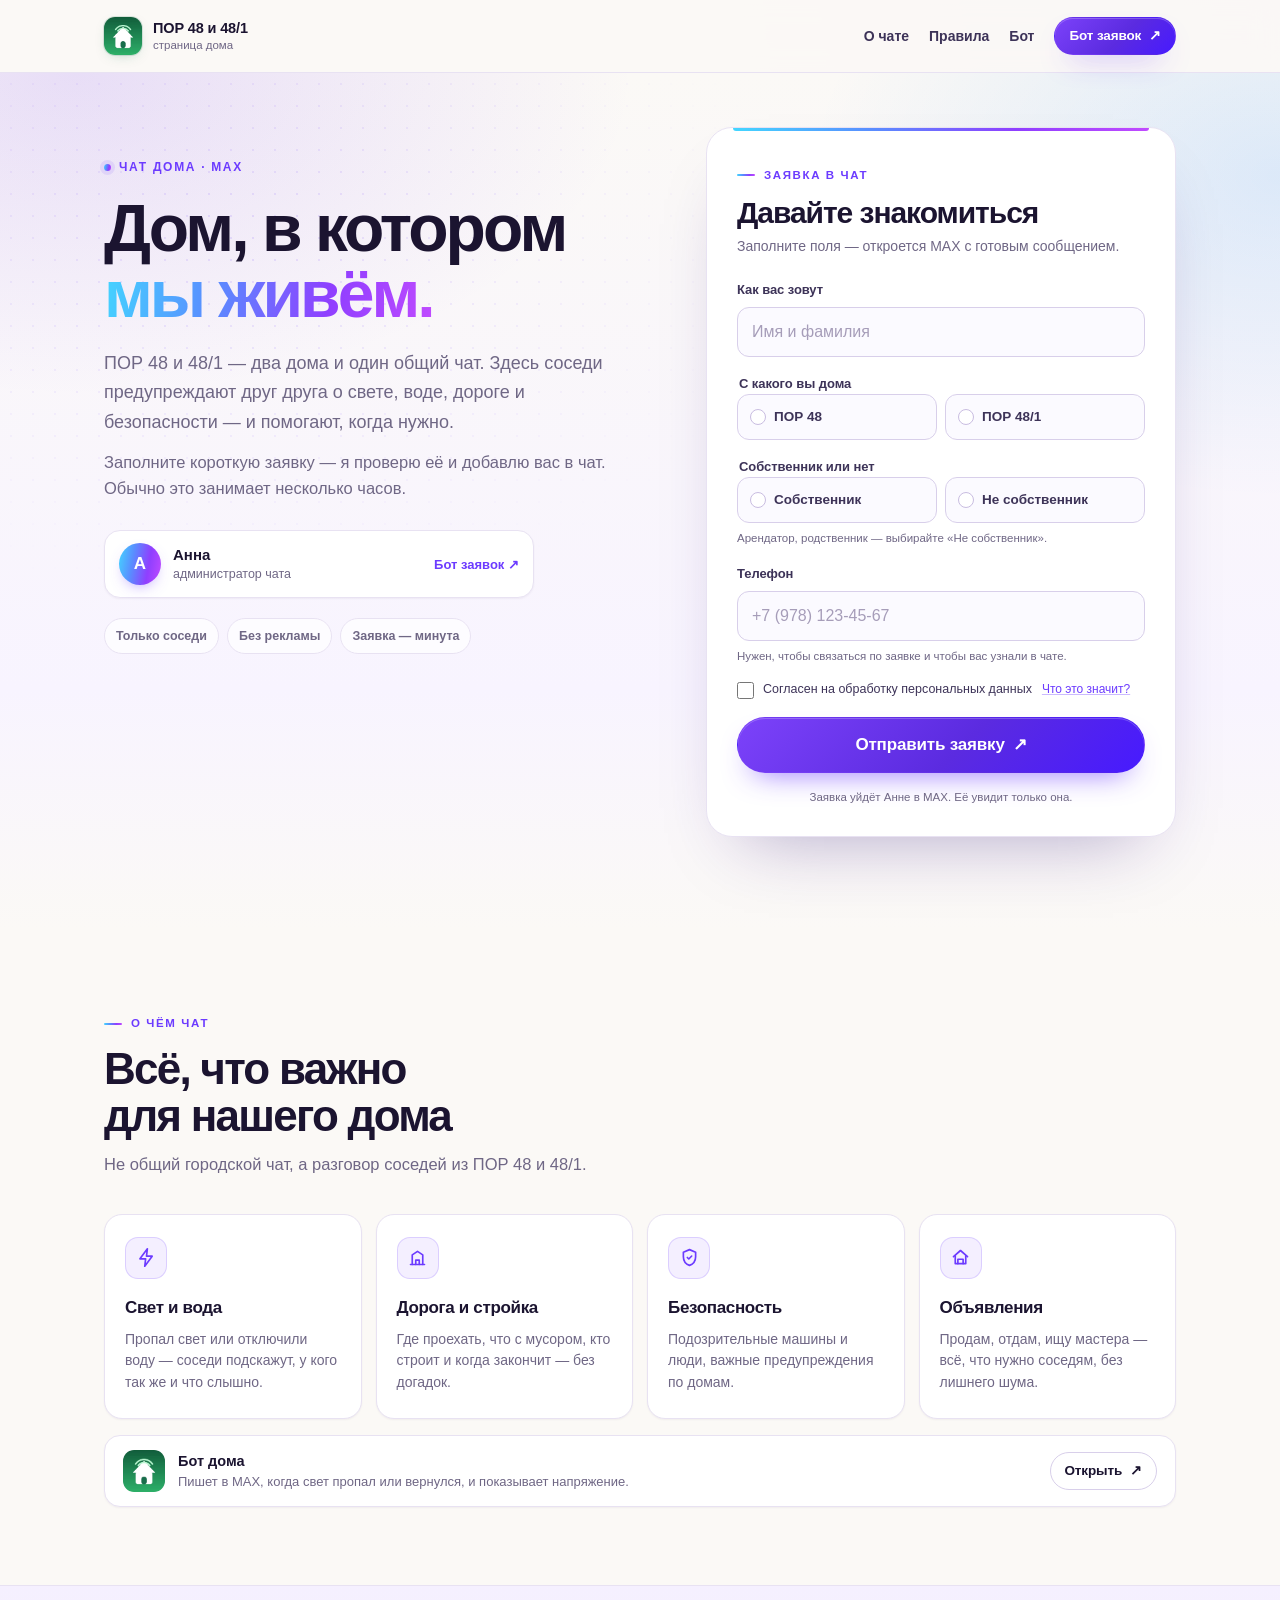
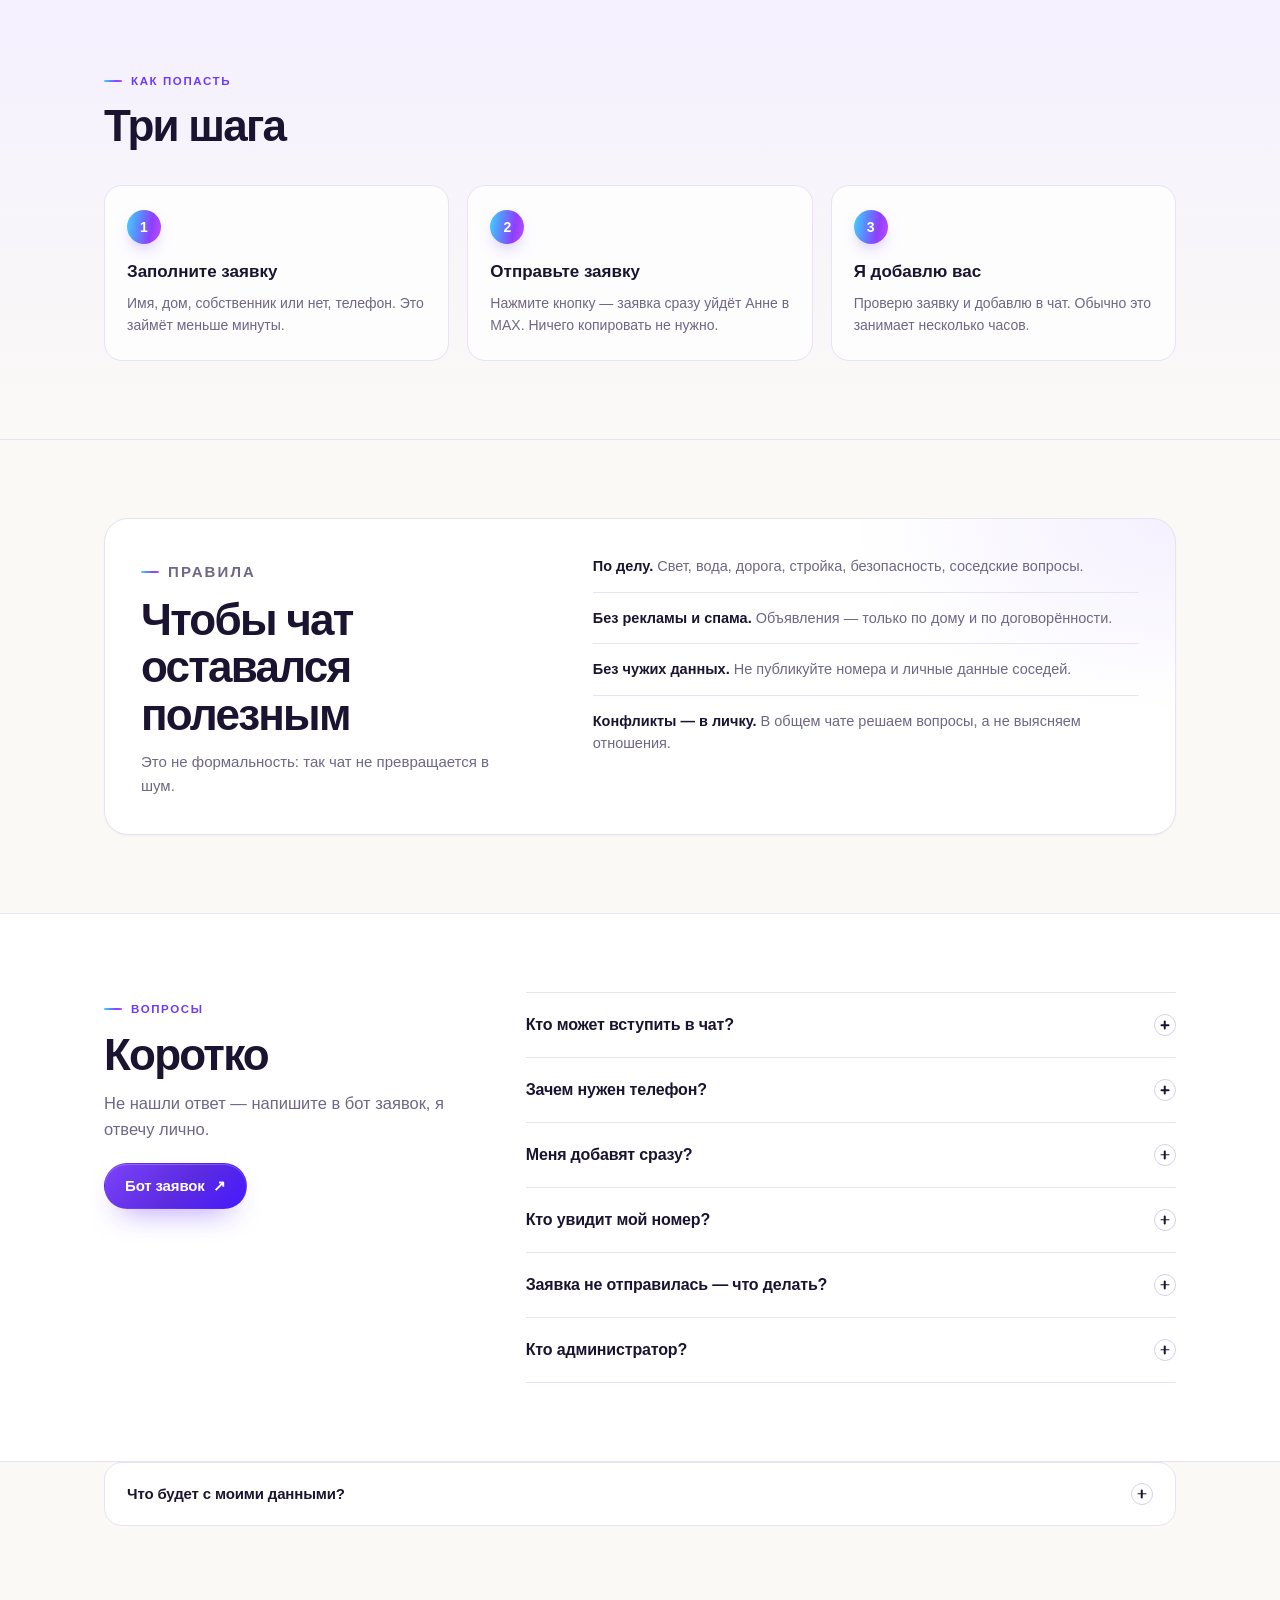
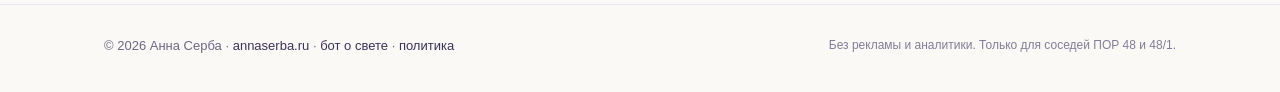
==== commit d2680b4f: "Полная страница на annaserba.ru/por48 с канонической por48" ====
--- a/index.html
+++ b/index.html
@@ -7,21 +7,21 @@
 <meta name="description" content="Страница дома ПОР 48 и 48/1: заявка на добавление в чат дома в MAX. Укажите дом, собственник или нет, имя и телефон — Анна добавит вас в чат.">
 <meta name="robots" content="noindex, follow">
 <meta name="theme-color" content="#fbf9f6">
-<link rel="canonical" href="https://por48.annaserba.ru/">
+<link rel="canonical" href="http://por48.annaserba.ru/">
 
 <meta property="og:type" content="website">
 <meta property="og:site_name" content="ПОР 48 и 48/1">
 <meta property="og:locale" content="ru_RU">
 <meta property="og:title" content="ПОР 48 и 48/1 — чат дома в MAX">
 <meta property="og:description" content="Два дома, один чат. Заполните короткую заявку — и Анна добавит вас в чат дома в MAX.">
-<meta property="og:url" content="https://por48.annaserba.ru/">
-<meta property="og:image" content="https://por48.annaserba.ru/og.jpg">
+<meta property="og:url" content="http://por48.annaserba.ru/">
+<meta property="og:image" content="http://por48.annaserba.ru/og.jpg">
 <meta property="og:image:width" content="1200">
 <meta property="og:image:height" content="630">
 <meta name="twitter:card" content="summary_large_image">
 <meta name="twitter:title" content="ПОР 48 и 48/1 — чат дома в MAX">
 <meta name="twitter:description" content="Два дома, один чат. Заполните короткую заявку — и Анна добавит вас в чат дома в MAX.">
-<meta name="twitter:image" content="https://por48.annaserba.ru/og.jpg">
+<meta name="twitter:image" content="http://por48.annaserba.ru/og.jpg">
 
 <link rel="icon" href="favicon.svg" type="image/svg+xml">
 <link rel="apple-touch-icon" href="avatar.jpg">
@@ -45,7 +45,7 @@
       <a class="top__link" href="#about">О чате</a>
       <a class="top__link" href="#rules">Правила</a>
       <a class="top__link" data-botpage href="https://annaserba.ru/bot/">Бот</a>
-      <a class="btn btn--grad btn--sm" data-max href="https://max.ru/u/f9LHodD0cOIubP-rKRIp_5v0es8kxPV0D4qFwUFOSbvSWe2Kp9kLizIqd-Y" target="_blank" rel="noopener">Написать в MAX <span aria-hidden="true">↗</span></a>
+      <a class="btn btn--grad btn--sm" data-bot href="https://max.ru/se14972607_1_bot" target="_blank" rel="noopener">Бот заявок <span aria-hidden="true">↗</span></a>
     </div>
   </div>
 </header>
@@ -66,7 +66,7 @@
             <b>Анна</b>
             <span>администратор чата</span>
           </span>
-          <a class="person__link" data-max href="https://max.ru/u/f9LHodD0cOIubP-rKRIp_5v0es8kxPV0D4qFwUFOSbvSWe2Kp9kLizIqd-Y" target="_blank" rel="noopener">Написать <span aria-hidden="true">↗</span></a>
+          <a class="person__link" data-bot href="https://max.ru/se14972607_1_bot" target="_blank" rel="noopener">Бот заявок <span aria-hidden="true">↗</span></a>
         </div>
 
         <ul class="trust" aria-label="Коротко о чате">
@@ -145,10 +145,11 @@
               <p class="field__error" data-error="consent" aria-live="polite"></p>
             </div>
 
-            <button class="btn btn--grad btn--block btn--xl" type="submit">Отправить заявку в MAX <span aria-hidden="true">↗</span></button>
-            <p class="form__note">Откроется MAX с готовым текстом. Выберите чат Анны и отправьте сообщение.</p>
+            <p class="form__error" data-submit-error hidden role="alert"></p>
+            <button class="btn btn--grad btn--block btn--xl" type="submit" data-submit>Отправить заявку <span aria-hidden="true">↗</span></button>
+            <p class="form__note">Заявка уйдёт Анне в MAX. Её увидит только она.</p>
             <noscript>
-              <p class="form__note">Для отправки заявки нужен JavaScript. Напишите Анне напрямую в MAX — ссылка в шапке страницы.</p>
+              <p class="form__note">Для отправки заявки нужен JavaScript. Напишите в бот заявок — ссылка в шапке страницы.</p>
             </noscript>
           </form>
           </div>
@@ -157,14 +158,11 @@
             <span class="success__icon" aria-hidden="true">
               <svg viewBox="0 0 24 24" fill="none" stroke="currentColor" stroke-width="2.4" stroke-linecap="round" stroke-linejoin="round"><path d="M20 6 9 17l-5-5"/></svg>
             </span>
-            <h2 tabindex="-1" data-success-title>Заявка готова</h2>
-            <p data-success-lead>MAX открывается в новой вкладке. Выберите чат Анны и отправьте сообщение. Если вкладка не открылась — нажмите кнопку ниже.</p>
+            <h2 tabindex="-1" data-success-title>Заявка отправлена</h2>
+            <p data-success-lead>Анна получит её в MAX и добавит вас в чат — обычно в течение дня. Если нужно что-то уточнить, напишите в бот заявок.</p>
             <div class="success__actions">
-              <a class="btn btn--grad" data-share-link href="#" target="_blank" rel="noopener">Открыть MAX</a>
-              <a class="btn btn--ghost" data-max href="https://max.ru/u/f9LHodD0cOIubP-rKRIp_5v0es8kxPV0D4qFwUFOSbvSWe2Kp9kLizIqd-Y" target="_blank" rel="noopener">Чат Анны</a>
-              <button class="btn btn--ghost" type="button" data-copy>Скопировать текст</button>
+              <a class="btn btn--ghost" data-bot href="https://max.ru/se14972607_1_bot" target="_blank" rel="noopener">Открыть бот заявок</a>
             </div>
-            <pre class="success__message" data-message></pre>
             <button class="link" type="button" data-edit>Изменить данные</button>
           </div>
         </div>
@@ -239,8 +237,8 @@
         </li>
         <li>
           <span class="steps__num">2</span>
-          <h3>Отправьте в MAX</h3>
-          <p>Откроется MAX с готовым текстом. Выберите чат Анны и отправьте сообщение.</p>
+          <h3>Отправьте заявку</h3>
+          <p>Нажмите кнопку — заявка сразу уйдёт Анне в MAX. Ничего копировать не нужно.</p>
         </li>
         <li>
           <span class="steps__num">3</span>
@@ -274,8 +272,8 @@
       <div class="faq__head">
         <p class="kicker">Вопросы</p>
         <h2>Коротко</h2>
-        <p class="sec-head__lead">Не нашли ответ — напишите мне в MAX, отвечу лично.</p>
-        <a class="btn btn--grad" data-max href="https://max.ru/u/f9LHodD0cOIubP-rKRIp_5v0es8kxPV0D4qFwUFOSbvSWe2Kp9kLizIqd-Y" target="_blank" rel="noopener">Написать Анне <span aria-hidden="true">↗</span></a>
+        <p class="sec-head__lead">Не нашли ответ — напишите в бот заявок, я отвечу лично.</p>
+        <a class="btn btn--grad" data-bot href="https://max.ru/se14972607_1_bot" target="_blank" rel="noopener">Бот заявок <span aria-hidden="true">↗</span></a>
       </div>
 
       <div class="faq__list">
@@ -293,15 +291,15 @@
         </details>
         <details>
           <summary>Кто увидит мой номер?<span class="faq__plus" aria-hidden="true"></span></summary>
-          <p>Только я. В чате номер не публикуется, третьим лицам не передаю. Сайт ничего не сохраняет: сообщение уходит из вашего MAX. Подробнее — <a href="privacy.html">в политике обработки данных</a>.</p>
-        </details>
-        <details>
-          <summary>MAX не открывается — что делать?<span class="faq__plus" aria-hidden="true"></span></summary>
-          <p>Напишите мне напрямую по ссылке <a data-max href="https://max.ru/u/f9LHodD0cOIubP-rKRIp_5v0es8kxPV0D4qFwUFOSbvSWe2Kp9kLizIqd-Y" target="_blank" rel="noopener">max.ru/u/…</a> или установите MAX и попробуйте снова.</p>
+          <p>Только я. В чате номер не публикуется, третьим лицам не передаю. Заявка передаётся на защищённый сервер и сразу уходит мне в MAX; сервер не хранит имя и телефон. Подробнее — <a href="privacy.html">в политике обработки данных</a>.</p>
+        </details>
+        <details>
+          <summary>Заявка не отправилась — что делать?<span class="faq__plus" aria-hidden="true"></span></summary>
+          <p>Проверьте связь и попробуйте ещё раз. Если не получается — напишите в <a data-bot href="https://max.ru/se14972607_1_bot" target="_blank" rel="noopener">бот заявок</a>, я помогу.</p>
         </details>
         <details>
           <summary>Кто администратор?<span class="faq__plus" aria-hidden="true"></span></summary>
-          <p>Анна. Я живу в ПОР 48/1 и веду чат дома. Связаться — <a data-max href="https://max.ru/u/f9LHodD0cOIubP-rKRIp_5v0es8kxPV0D4qFwUFOSbvSWe2Kp9kLizIqd-Y" target="_blank" rel="noopener">в MAX</a>.</p>
+          <p>Анна. Я живу в ПОР 48/1 и веду чат дома. Связаться — в <a data-bot href="https://max.ru/se14972607_1_bot" target="_blank" rel="noopener">боте заявок</a>.</p>
         </details>
       </div>
     </div>
@@ -313,7 +311,7 @@
         <summary>Что будет с моими данными?<span class="faq__plus" aria-hidden="true"></span></summary>
         <div class="privacy__body">
           <p>Имя, дом и телефон вижу только я, Анна. Они нужны, чтобы добавить вас в чат дома и связаться по заявке. Я не публикую номер в чате и не передаю его третьим лицам.</p>
-          <p>Сайт не хранит данные: сообщение формируется в вашем браузере и уходит из вашего MAX. Удалить данные — напишите мне в MAX. Полная информация — <a href="privacy.html">в политике обработки данных</a>.</p>
+          <p>Сайт передаёт заявку на защищённый сервер, который сразу отправляет её мне в MAX и не сохраняет имя и телефон. Удалить данные — напишите в бот заявок. Полная информация — <a href="privacy.html">в политике обработки данных</a>.</p>
         </div>
       </details>
     </div>
--- a/styles.css
+++ b/styles.css
@@ -472,6 +472,16 @@
 
 .form .btn--xl { margin-top: 2px; }
 .form__note { color: var(--muted); font-size: 11.5px; line-height: 1.45; text-align: center; }
+.form__error {
+  padding: 10px 12px;
+  border: 1px solid rgba(214, 60, 94, .28);
+  border-radius: 10px;
+  background: rgba(214, 60, 94, .06);
+  color: var(--red);
+  font-size: 13px;
+  line-height: 1.45;
+}
+.btn[disabled] { opacity: .65; cursor: wait; transform: none; }
 
 /* Успех */
 .success { padding: 6px 0 2px; text-align: center; }
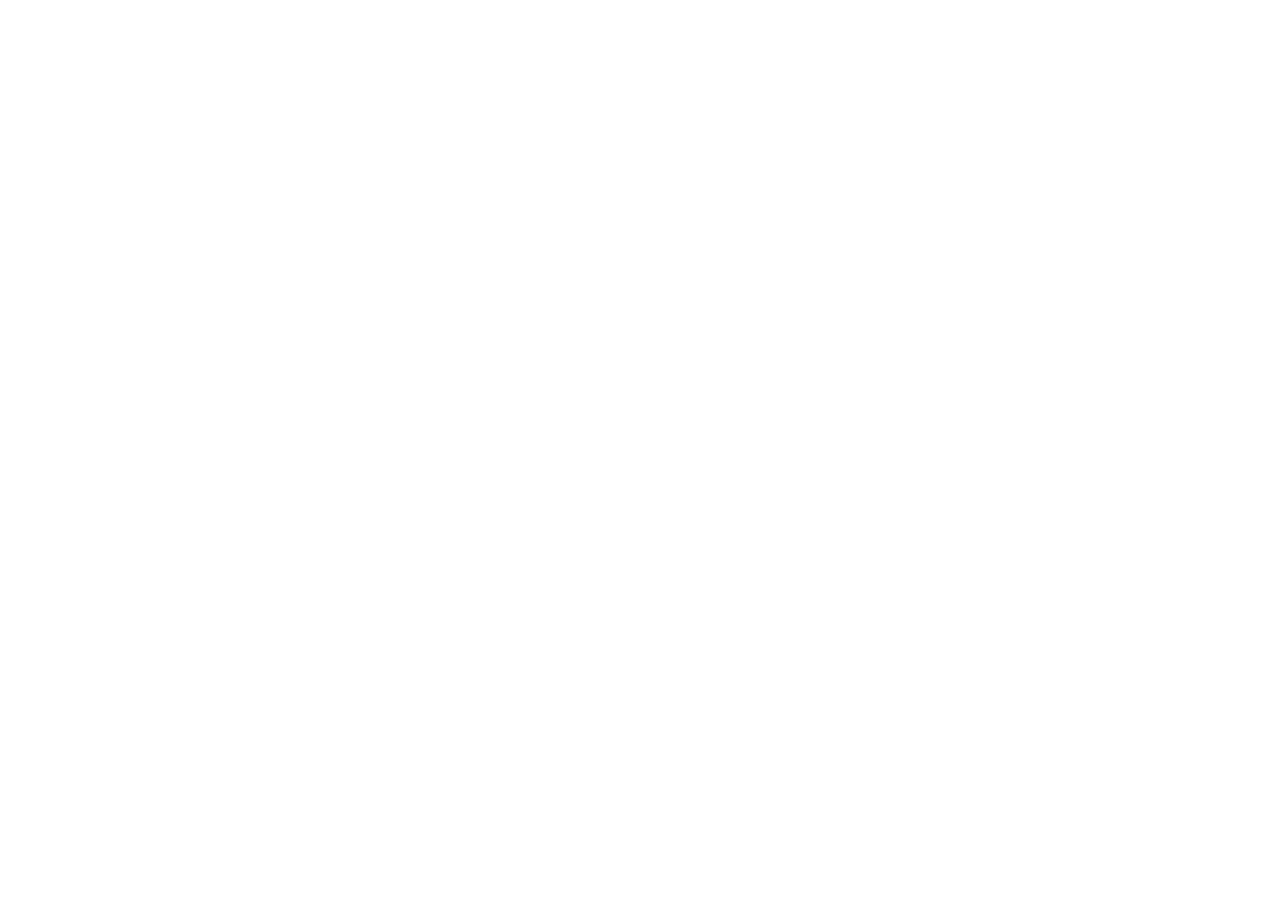
==== commit 1b2bc0da: "Редирект на канонический por48.annaserba.ru" ====
--- a/index.html
+++ b/index.html
@@ -1,333 +1,15 @@
-<!DOCTYPE html>
+<!doctype html>
 <html lang="ru">
 <head>
 <meta charset="utf-8">
 <meta name="viewport" content="width=device-width, initial-scale=1">
-<title>ПОР 48 и 48/1 — чат дома в MAX</title>
-<meta name="description" content="Страница дома ПОР 48 и 48/1: заявка на добавление в чат дома в MAX. Укажите дом, собственник или нет, имя и телефон — Анна добавит вас в чат.">
+<title>ПОР 48 и 48/1 — страница дома</title>
 <meta name="robots" content="noindex, follow">
-<meta name="theme-color" content="#fbf9f6">
 <link rel="canonical" href="http://por48.annaserba.ru/">
-
-<meta property="og:type" content="website">
-<meta property="og:site_name" content="ПОР 48 и 48/1">
-<meta property="og:locale" content="ru_RU">
-<meta property="og:title" content="ПОР 48 и 48/1 — чат дома в MAX">
-<meta property="og:description" content="Два дома, один чат. Заполните короткую заявку — и Анна добавит вас в чат дома в MAX.">
-<meta property="og:url" content="http://por48.annaserba.ru/">
-<meta property="og:image" content="http://por48.annaserba.ru/og.jpg">
-<meta property="og:image:width" content="1200">
-<meta property="og:image:height" content="630">
-<meta name="twitter:card" content="summary_large_image">
-<meta name="twitter:title" content="ПОР 48 и 48/1 — чат дома в MAX">
-<meta name="twitter:description" content="Два дома, один чат. Заполните короткую заявку — и Анна добавит вас в чат дома в MAX.">
-<meta name="twitter:image" content="http://por48.annaserba.ru/og.jpg">
-
-<link rel="icon" href="favicon.svg" type="image/svg+xml">
-<link rel="apple-touch-icon" href="avatar.jpg">
-<link rel="stylesheet" href="styles.css">
-<script src="config.js"></script>
+<meta http-equiv="refresh" content="0; url=http://por48.annaserba.ru/">
+<script>location.replace("http://por48.annaserba.ru/");</script>
 </head>
-<body>
-
-<a class="skip" href="#join">Перейти к заявке</a>
-
-<header class="top">
-  <div class="shell top__in">
-    <a class="brand" href="./" aria-label="ПОР 48 и 48/1 — на главную страницу дома">
-      <img class="brand__img" src="avatar.jpg" alt="" width="38" height="38">
-      <span class="brand__text">
-        <b>ПОР 48 и 48/1</b>
-        <small>страница дома</small>
-      </span>
-    </a>
-    <div class="top__actions">
-      <a class="top__link" href="#about">О чате</a>
-      <a class="top__link" href="#rules">Правила</a>
-      <a class="top__link" data-botpage href="https://annaserba.ru/bot/">Бот</a>
-      <a class="btn btn--grad btn--sm" data-bot href="https://max.ru/se14972607_1_bot" target="_blank" rel="noopener">Бот заявок <span aria-hidden="true">↗</span></a>
-    </div>
-  </div>
-</header>
-
-<main>
-
-  <section class="hero">
-    <div class="shell hero__grid">
-      <div class="hero__copy">
-        <p class="eyebrow"><span class="dot"></span> Чат дома · MAX</p>
-        <h1>Дом, в котором<br><em>мы живём.</em></h1>
-        <p class="lead">ПОР 48 и 48/1 — два дома и один общий чат. Здесь соседи предупреждают друг друга о свете, воде, дороге и безопасности — и помогают, когда нужно.</p>
-        <p class="lead lead--small">Заполните короткую заявку — я проверю её и добавлю вас в чат. Обычно это занимает несколько часов.</p>
-
-        <div class="person">
-          <span class="person__ava" aria-hidden="true">А</span>
-          <span class="person__text">
-            <b>Анна</b>
-            <span>администратор чата</span>
-          </span>
-          <a class="person__link" data-bot href="https://max.ru/se14972607_1_bot" target="_blank" rel="noopener">Бот заявок <span aria-hidden="true">↗</span></a>
-        </div>
-
-        <ul class="trust" aria-label="Коротко о чате">
-          <li>Только соседи</li>
-          <li>Без рекламы</li>
-          <li>Заявка — минута</li>
-        </ul>
-
-        <a class="btn btn--grad hero__cta" href="#join">Заполнить заявку <span aria-hidden="true">↓</span></a>
-      </div>
-
-      <div class="hero__form">
-        <div class="form-card">
-          <div data-form-view>
-          <div class="form-card__head">
-            <p class="kicker">Заявка в чат</p>
-            <h2>Давайте знакомиться</h2>
-            <p class="form-card__lead">Заполните поля — откроется MAX с готовым сообщением.</p>
-          </div>
-
-          <form class="form" id="join" novalidate>
-            <div class="field" data-field="name">
-              <label class="field__label" for="name">Как вас зовут</label>
-              <input class="input" id="name" name="name" type="text" autocomplete="name" placeholder="Имя и фамилия" aria-describedby="name-error">
-              <p class="field__error" id="name-error" data-error="name" aria-live="polite"></p>
-            </div>
-
-            <fieldset class="field" data-field="house">
-              <legend class="field__label">С какого вы дома</legend>
-              <div class="choices">
-                <label class="choice">
-                  <input type="radio" name="house" value="ПОР 48">
-                  <span class="choice__dot" aria-hidden="true"></span>
-                  <span>ПОР 48</span>
-                </label>
-                <label class="choice">
-                  <input type="radio" name="house" value="ПОР 48/1">
-                  <span class="choice__dot" aria-hidden="true"></span>
-                  <span>ПОР 48/1</span>
-                </label>
-              </div>
-              <p class="field__error" data-error="house" aria-live="polite"></p>
-            </fieldset>
-
-            <fieldset class="field" data-field="status">
-              <legend class="field__label">Собственник или нет</legend>
-              <div class="choices">
-                <label class="choice">
-                  <input type="radio" name="status" value="Собственник">
-                  <span class="choice__dot" aria-hidden="true"></span>
-                  <span>Собственник</span>
-                </label>
-                <label class="choice">
-                  <input type="radio" name="status" value="Не собственник">
-                  <span class="choice__dot" aria-hidden="true"></span>
-                  <span>Не собственник</span>
-                </label>
-              </div>
-              <p class="field__hint">Арендатор, родственник — выбирайте «Не собственник».</p>
-              <p class="field__error" data-error="status" aria-live="polite"></p>
-            </fieldset>
-
-            <div class="field" data-field="phone">
-              <label class="field__label" for="phone">Телефон</label>
-              <input class="input" id="phone" name="phone" type="tel" inputmode="tel" autocomplete="tel" placeholder="+7 (978) 123-45-67" aria-describedby="phone-error">
-              <p class="field__hint">Нужен, чтобы связаться по заявке и чтобы вас узнали в чате.</p>
-              <p class="field__error" id="phone-error" data-error="phone" aria-live="polite"></p>
-            </div>
-
-            <div class="consent" data-field="consent">
-              <label class="consent__check">
-                <input type="checkbox" name="consent">
-                <span>Согласен на обработку персональных данных</span>
-              </label>
-              <a class="consent__link" href="#privacy" data-privacy>Что это значит?</a>
-              <p class="field__error" data-error="consent" aria-live="polite"></p>
-            </div>
-
-            <p class="form__error" data-submit-error hidden role="alert"></p>
-            <button class="btn btn--grad btn--block btn--xl" type="submit" data-submit>Отправить заявку <span aria-hidden="true">↗</span></button>
-            <p class="form__note">Заявка уйдёт Анне в MAX. Её увидит только она.</p>
-            <noscript>
-              <p class="form__note">Для отправки заявки нужен JavaScript. Напишите в бот заявок — ссылка в шапке страницы.</p>
-            </noscript>
-          </form>
-          </div>
-
-          <div class="success" data-success hidden role="status" aria-live="polite">
-            <span class="success__icon" aria-hidden="true">
-              <svg viewBox="0 0 24 24" fill="none" stroke="currentColor" stroke-width="2.4" stroke-linecap="round" stroke-linejoin="round"><path d="M20 6 9 17l-5-5"/></svg>
-            </span>
-            <h2 tabindex="-1" data-success-title>Заявка отправлена</h2>
-            <p data-success-lead>Анна получит её в MAX и добавит вас в чат — обычно в течение дня. Если нужно что-то уточнить, напишите в бот заявок.</p>
-            <div class="success__actions">
-              <a class="btn btn--ghost" data-bot href="https://max.ru/se14972607_1_bot" target="_blank" rel="noopener">Открыть бот заявок</a>
-            </div>
-            <button class="link" type="button" data-edit>Изменить данные</button>
-          </div>
-        </div>
-      </div>
-    </div>
-  </section>
-
-  <section class="section" id="about">
-    <div class="shell">
-      <div class="sec-head">
-        <p class="kicker">О чём чат</p>
-        <h2>Всё, что важно<br>для нашего дома</h2>
-        <p class="sec-head__lead">Не общий городской чат, а разговор соседей из ПОР 48 и 48/1.</p>
-      </div>
-
-      <div class="grid4">
-        <article class="card">
-          <span class="card__ico" aria-hidden="true">
-            <svg viewBox="0 0 24 24" fill="none" stroke="currentColor" stroke-width="1.9" stroke-linecap="round" stroke-linejoin="round"><path d="M13 2 4.5 13.5H11L10 22l8.5-11.5H12L13 2z"/></svg>
-          </span>
-          <h3>Свет и вода</h3>
-          <p>Пропал свет или отключили воду — соседи подскажут, у кого так же и что слышно.</p>
-        </article>
-
-        <article class="card">
-          <span class="card__ico" aria-hidden="true">
-            <svg viewBox="0 0 24 24" fill="none" stroke="currentColor" stroke-width="1.9" stroke-linecap="round" stroke-linejoin="round"><path d="M4 20h16"/><path d="M6 20V9l6-4 6 4v11"/><path d="M10 20v-5h4v5"/></svg>
-          </span>
-          <h3>Дорога и стройка</h3>
-          <p>Где проехать, что с мусором, кто строит и когда закончит — без догадок.</p>
-        </article>
-
-        <article class="card">
-          <span class="card__ico" aria-hidden="true">
-            <svg viewBox="0 0 24 24" fill="none" stroke="currentColor" stroke-width="1.9" stroke-linecap="round" stroke-linejoin="round"><path d="M12 3 5 6v5c0 4.4 3 8.4 7 10 4-1.6 7-5.6 7-10V6l-7-3z"/><path d="m9.5 12 1.7 1.7 3.3-3.4"/></svg>
-          </span>
-          <h3>Безопасность</h3>
-          <p>Подозрительные машины и люди, важные предупреждения по домам.</p>
-        </article>
-
-        <article class="card">
-          <span class="card__ico" aria-hidden="true">
-            <svg viewBox="0 0 24 24" fill="none" stroke="currentColor" stroke-width="1.9" stroke-linecap="round" stroke-linejoin="round"><path d="M4 11 12 4l8 7"/><path d="M6 10v9h12v-9"/><path d="M9 19v-5h6v5"/></svg>
-          </span>
-          <h3>Объявления</h3>
-          <p>Продам, отдам, ищу мастера — всё, что нужно соседям, без лишнего шума.</p>
-        </article>
-      </div>
-
-      <div class="bot-banner">
-        <img src="avatar.jpg" alt="" width="42" height="42">
-        <span class="bot-banner__text">
-          <b>Бот дома</b>
-          <span>Пишет в MAX, когда свет пропал или вернулся, и показывает напряжение.</span>
-        </span>
-        <a class="btn btn--ghost btn--sm" data-botpage href="https://annaserba.ru/bot/">Открыть <span aria-hidden="true">↗</span></a>
-      </div>
-    </div>
-  </section>
-
-  <section class="section section--steps">
-    <div class="shell">
-      <div class="sec-head">
-        <p class="kicker">Как попасть</p>
-        <h2>Три шага</h2>
-      </div>
-      <ol class="steps">
-        <li>
-          <span class="steps__num">1</span>
-          <h3>Заполните заявку</h3>
-          <p>Имя, дом, собственник или нет, телефон. Это займёт меньше минуты.</p>
-        </li>
-        <li>
-          <span class="steps__num">2</span>
-          <h3>Отправьте заявку</h3>
-          <p>Нажмите кнопку — заявка сразу уйдёт Анне в MAX. Ничего копировать не нужно.</p>
-        </li>
-        <li>
-          <span class="steps__num">3</span>
-          <h3>Я добавлю вас</h3>
-          <p>Проверю заявку и добавлю в чат. Обычно это занимает несколько часов.</p>
-        </li>
-      </ol>
-    </div>
-  </section>
-
-  <section class="section" id="rules">
-    <div class="shell">
-      <div class="rules">
-        <div class="rules__head">
-          <p class="kicker">Правила</p>
-          <h2>Чтобы чат<br>оставался полезным</h2>
-          <p>Это не формальность: так чат не превращается в шум.</p>
-        </div>
-        <ul class="rules__list">
-          <li><b>По делу.</b> Свет, вода, дорога, стройка, безопасность, соседские вопросы.</li>
-          <li><b>Без рекламы и спама.</b> Объявления — только по дому и по договорённости.</li>
-          <li><b>Без чужих данных.</b> Не публикуйте номера и личные данные соседей.</li>
-          <li><b>Конфликты — в личку.</b> В общем чате решаем вопросы, а не выясняем отношения.</li>
-        </ul>
-      </div>
-    </div>
-  </section>
-
-  <section class="section section--faq">
-    <div class="shell faq">
-      <div class="faq__head">
-        <p class="kicker">Вопросы</p>
-        <h2>Коротко</h2>
-        <p class="sec-head__lead">Не нашли ответ — напишите в бот заявок, я отвечу лично.</p>
-        <a class="btn btn--grad" data-bot href="https://max.ru/se14972607_1_bot" target="_blank" rel="noopener">Бот заявок <span aria-hidden="true">↗</span></a>
-      </div>
-
-      <div class="faq__list">
-        <details>
-          <summary>Кто может вступить в чат?<span class="faq__plus" aria-hidden="true"></span></summary>
-          <p>Собственники и те, кто живёт в доме: арендаторы, родственники. Главное — быть соседом из ПОР 48 или 48/1.</p>
-        </details>
-        <details>
-          <summary>Зачем нужен телефон?<span class="faq__plus" aria-hidden="true"></span></summary>
-          <p>Чтобы связаться по заявке и чтобы вас узнали в чате. Номер вижу только я, в чат он не публикуется.</p>
-        </details>
-        <details>
-          <summary>Меня добавят сразу?<span class="faq__plus" aria-hidden="true"></span></summary>
-          <p>Нет, я проверяю заявки вручную, чтобы в чате были только соседи. Обычно это занимает несколько часов, иногда — до дня.</p>
-        </details>
-        <details>
-          <summary>Кто увидит мой номер?<span class="faq__plus" aria-hidden="true"></span></summary>
-          <p>Только я. В чате номер не публикуется, третьим лицам не передаю. Заявка передаётся на защищённый сервер и сразу уходит мне в MAX; сервер не хранит имя и телефон. Подробнее — <a href="privacy.html">в политике обработки данных</a>.</p>
-        </details>
-        <details>
-          <summary>Заявка не отправилась — что делать?<span class="faq__plus" aria-hidden="true"></span></summary>
-          <p>Проверьте связь и попробуйте ещё раз. Если не получается — напишите в <a data-bot href="https://max.ru/se14972607_1_bot" target="_blank" rel="noopener">бот заявок</a>, я помогу.</p>
-        </details>
-        <details>
-          <summary>Кто администратор?<span class="faq__plus" aria-hidden="true"></span></summary>
-          <p>Анна. Я живу в ПОР 48/1 и веду чат дома. Связаться — в <a data-bot href="https://max.ru/se14972607_1_bot" target="_blank" rel="noopener">боте заявок</a>.</p>
-        </details>
-      </div>
-    </div>
-  </section>
-
-  <section class="section section--privacy">
-    <div class="shell">
-      <details class="privacy" id="privacy">
-        <summary>Что будет с моими данными?<span class="faq__plus" aria-hidden="true"></span></summary>
-        <div class="privacy__body">
-          <p>Имя, дом и телефон вижу только я, Анна. Они нужны, чтобы добавить вас в чат дома и связаться по заявке. Я не публикую номер в чате и не передаю его третьим лицам.</p>
-          <p>Сайт передаёт заявку на защищённый сервер, который сразу отправляет её мне в MAX и не сохраняет имя и телефон. Удалить данные — напишите в бот заявок. Полная информация — <a href="privacy.html">в политике обработки данных</a>.</p>
-        </div>
-      </details>
-    </div>
-  </section>
-
-</main>
-
-<footer class="footer">
-  <div class="shell footer__in">
-    <p>© <span data-year>2026</span> Анна Серба · <a href="https://annaserba.ru/">annaserba.ru</a> · <a data-botpage href="https://annaserba.ru/bot/">бот о свете</a> · <a href="privacy.html">политика</a></p>
-    <p class="footer__muted">Без рекламы и аналитики. Только для соседей ПОР 48 и 48/1.</p>
-  </div>
-</footer>
-
-<div class="toast" role="status" aria-live="polite" data-toast></div>
-
-<script src="app.js"></script>
+<body style="font:16px/1.5 -apple-system,BlinkMacSystemFont,'Segoe UI',Roboto,Arial,sans-serif;padding:40px">
+<p>Страница дома — <a href="http://por48.annaserba.ru/">por48.annaserba.ru</a>.</p>
 </body>
-</html>+</html>
